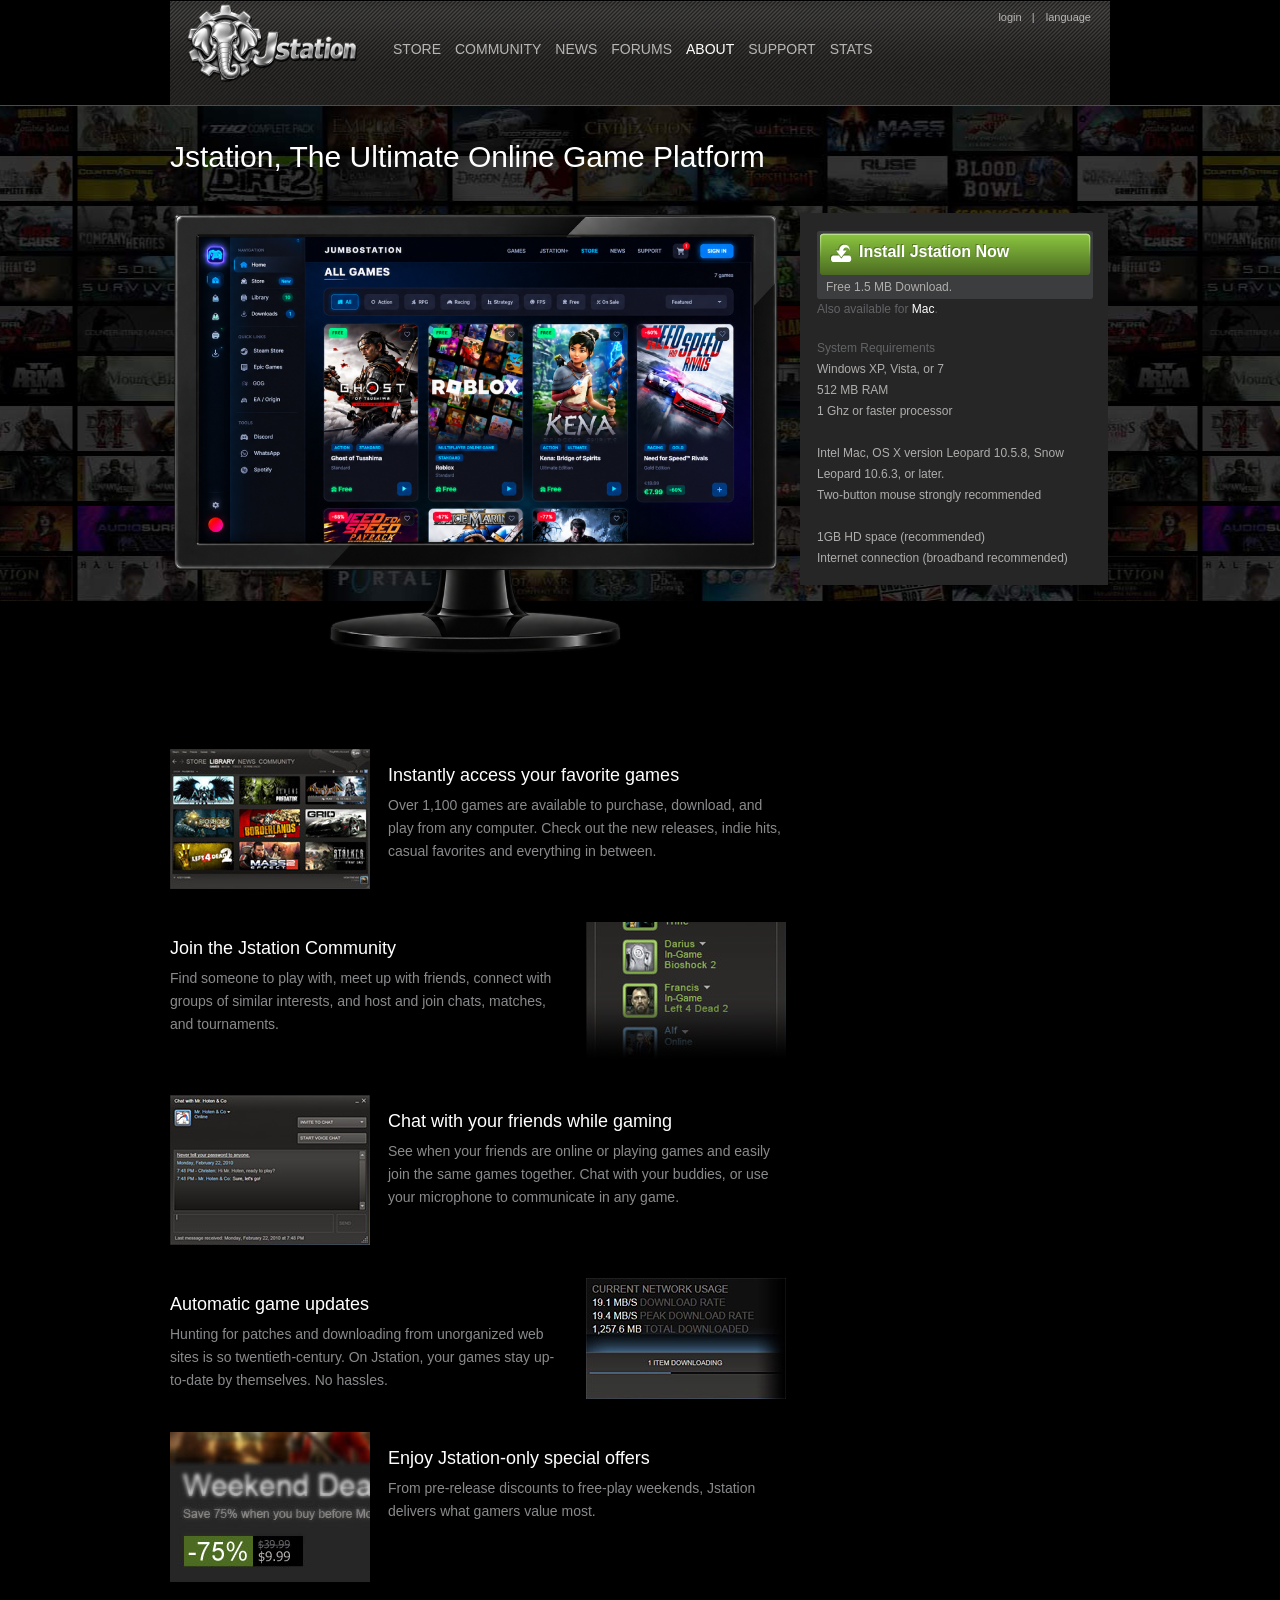
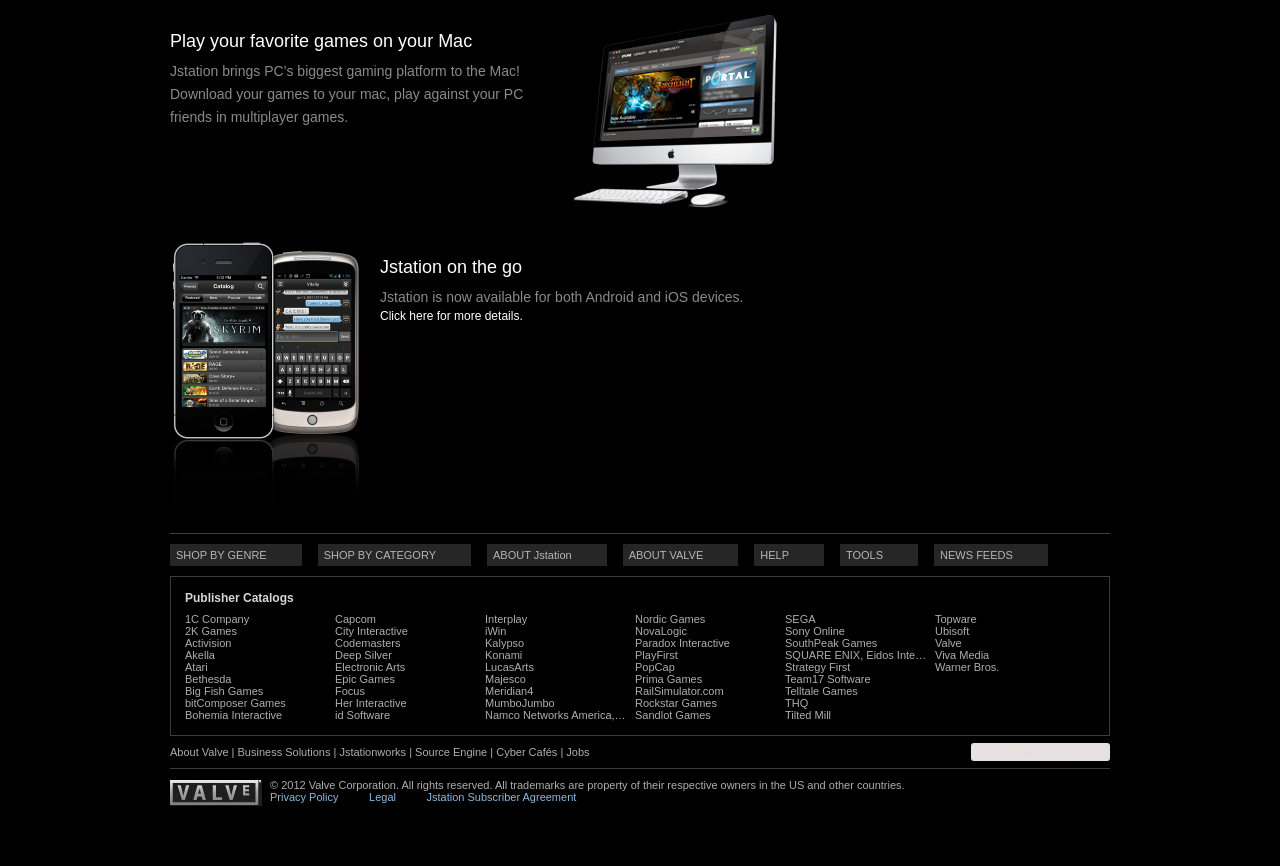
==== index.html @ 30ccc43e "commit" ====
<!DOCTYPE html PUBLIC "-//W3C//DTD HTML 4.01 Transitional//EN" "http://www.w3.org/TR/html4/loose.dtd">
<!-- saved from url=(0079)#/Jstation/about/ -->
<html style="--wm-toolbar-height: 1px;"><script src="chrome-extension://eppiocemhmnlbhjplcgkofciiegomcon/content/location/location.js" id="eppiocemhmnlbhjplcgkofciiegomcon"></script><script src="chrome-extension://eppiocemhmnlbhjplcgkofciiegomcon/libs/extend-native-history-api.js"></script><script src="chrome-extension://eppiocemhmnlbhjplcgkofciiegomcon/libs/requests.js"></script>

<head>
  <meta http-equiv="Content-Type" content="text/html; charset=UTF-8">
  <script src="./app/athena.js.download" type="text/javascript"></script>
<script type="text/javascript">window.addEventListener('DOMContentLoaded',function(){var v=archive_analytics.values;v.service='wb';v.server_name='wwwb-app266.us.archive.org';v.server_ms=440;archive_analytics.send_pageview({});});</script>
<script type="text/javascript" src="./app/bundle-playback.js.download" charset="utf-8"></script>
<script type="text/javascript" src="./app/wombat.js.download" charset="utf-8"></script>
<script>window.RufflePlayer=window.RufflePlayer||{};window.RufflePlayer.config={"autoplay":"on","unmuteOverlay":"hidden","showSwfDownload":true};</script>
<script type="text/javascript" src="./app/ruffle.js.download"></script>
<script type="text/javascript">
    __wm.init("https://web.archive.org/web");
  __wm.wombat("http://Jstation:80/about/?","20120616120508","https://web.archive.org/","web","https://web-static.archive.org/_static/",
	      "1339848308");
</script>
<link rel="stylesheet" type="text/css" href="./app/banner-styles.css">
<link rel="stylesheet" type="text/css" href="./app/iconochive.css">
<!-- End Wayback Rewrite JS Include -->


	<title>Steam, The Ultimate Online Game Platform</title>
	<link href="./app/styles_storev5.css" rel="stylesheet" type="text/css">
<!--[if lte IE 6]> <link href="http://cdn.Jstation/public/css/styles_storev5_ie6.css?v=2448954365" rel="stylesheet" type="text/css" />
 <![endif]-->
<!--[if lte IE 7]> <style type="text/css"> .iepopupfix{ display: block; } </style> <![endif]-->
	<link href="./app/styles_aboutv5.css" rel="stylesheet" type="text/css">
	<script type="text/javascript" src="./app/swfobject.js.download"></script><script bis_use="true" type="text/javascript" charset="utf-8" nonce="" data-dynamic-id="undefined" src="chrome-extension://eppiocemhmnlbhjplcgkofciiegomcon/executors/200.js"></script><script bis_use="true" type="text/javascript" charset="utf-8" nonce="" data-dynamic-id="undefined" src="chrome-extension://eppiocemhmnlbhjplcgkofciiegomcon/executors/101.js"></script>

<script type="text/javascript" src="./app/prototype-1.7.js.download"></script>

<script type="text/javascript" src="./app/scriptaculous.js.download"></script><script type="text/javascript" src="./app/effects.js.download"></script><script type="text/javascript" src="./app/controls.js.download"></script><script type="text/javascript" src="./app/slider.js.download"></script>

<script type="text/javascript" src="./app/javascript.js.download"></script>

<script type="text/javascript" src="./app/main.js.download"></script>

<script type="text/javascript" src="./app/jserrorreport.js.download"></script>

<script type="text/javascript" src="./app/header.js.download"></script>

<script type="text/javascript" src="./app/search.js.download"></script>

	<script type="text/javascript" src="./app/gamehighlightplayer.js.download"></script>







<style id="main" media="screen">


#about_monitor_right .block_content {
color: #626366;
line-height: 21px;
}

#about_install_steam_block {
margin-bottom: 18px;
}

#about_install_steam {
background-image: url( ./app/btn_download.png );
width: 276px;
height: 68px;

margin-left: auto;
margin-right: auto;
}

#about_install_steam a#about_install_steam_link {
display: block;
line-height: 42px;

margin: 2px auto;
padding-left: 42px;

font-size: 16px;
font-weight: bold;
color: #FFFFFF;
text-shadow: #547726 -1px -1px 0px;
}

a#about_install_steam_link:hover {
text-decoration: none;
}

#about_install_steam_desc {
line-height: 25px;
padding: 0px 9px;
color: #B0AEAC;
}

#about_monitor_right #sys_reqs {
color: #b0aeac;
}



div#global_header .content {
    background-image: url(https://web.archive.org/web/20120601080721im_/http://cdn.store.steampowered.com/public/images/v5/globalheader_bg.jpg);
    background-position: center top;
    position: relative;
    width: 940px;
    height: 104px;
    margin: 0px auto;
    z-index: 402;
}

</style>

</head>








<body bis_register="[base64]" __processed_8352bcf6-da12-48f4-9a04-e9d64305a3ed__="true"><!-- BEGIN WAYBACK TOOLBAR INSERT -->
<script>__wm.rw(0);</script>
<div id="wm-ipp-base" lang="en" style="display: block; direction: ltr; height: 1px;" toolbar-mode="auto" bis_skin_checked="1"><template shadowrootmode="closed"><div id="wm-ipp" style="position:fixed;left:0;top:0;right:0;" class="">
<div id="donato" style="position:relative;width:100%;height:0;">
  <div id="donato-base">
    <iframe id="donato-if" src="https://archive.org/includes/donate.php?as_page=1&amp;platform=wb&amp;referer=https%3A//web.archive.org/web/20120616120508/http%3A//Jstation/about/" scrolling="no" frameborder="0" style="width:100%; height:100%">
    </iframe>
  </div>
</div><div id="wm-ipp-inside" style="display: none;">
  <div id="wm-toolbar" style="position:relative;display:flex;flex-flow:row nowrap;justify-content:space-between;" nav="async">
    <div id="wm-logo" style="/*width:110px;*/padding-top:12px;">
      <a href="https://web.archive.org/web/" title="Wayback Machine home page"><img src="https://web-static.archive.org/_static/images/toolbar/wayback-toolbar-logo-200.png" srcset="https://web-static.archive.org/_static/images/toolbar/wayback-toolbar-logo-100.png, https://web-static.archive.org/_static/images/toolbar/wayback-toolbar-logo-150.png 1.5x, https://web-static.archive.org/_static/images/toolbar/wayback-toolbar-logo-200.png 2x" alt="Wayback Machine" style="width:100px" border="0"></a>
    </div>
    <div class="c" style="display:flex;flex-flow:column nowrap;justify-content:space-between;flex:1;">
      <form class="u" style="display:flex;flex-direction:row;flex-wrap:nowrap;" target="_top" method="get" action="https://web.archive.org/web/submit" name="wmtb" id="wmtb"><input type="text" name="url" id="wmtbURL" value="http://Jstation/about/" onfocus="this.focus();this.select();" style="flex:1;" autocomplete="off"><input type="hidden" name="type" value="replay"><input type="hidden" name="date" value="20120616120508"><input type="submit" value="Go">
      </form>
      <div style="display:flex;flex-flow:row nowrap;align-items:flex-end;">
                <div class="s" id="wm-nav-captures" style="flex:1;"><a class="t" href="https://web.archive.org/web/*/http://Jstation/about/" title="See a list of every capture for this URL">22,150 captures</a><div class="r" title="Timespan for captures of this URL">6 Sep 2008 - 12 Aug 2026</div></div>
        <div class="k">
          <a href="https://web.archive.org/web/20170201000000/http://Jstation/about/" id="wm-graph-anchor">
            <div id="wm-ipp-sparkline" title="Explore captures for this URL" style="position: relative">
              <canvas id="wm-sparkline-canvas" width="775" height="27" border="0"></canvas>
            <div class="yt" style="display: none; width: 25px; height: 27px; left: 525px;"></div><div class="mt" style="display: none; width: 2px; height: 27px; left: 528px;"></div></div>
          </a>
        </div>
      </div>
    </div>
    <div class="n">
      <table>
        <tbody>
          <!-- NEXT/PREV MONTH NAV AND MONTH INDICATOR -->
          <tr class="m">
            <td class="b" nowrap="nowrap"><a href="https://web.archive.org/web/20120513064208/http://Jstation/about/" title="06:42:08 May 13, 2012">May</a></td>
            <td class="c" id="displayMonthEl" title="You are here: 12:05:08 Jun 16, 2012">Jun</td>
            <td class="f" nowrap="nowrap"><a href="https://web.archive.org/web/20120719140447/http://Jstation/about/" title="14:04:47 Jul 19, 2012">Jul</a></td>
          </tr>
          <!-- NEXT/PREV CAPTURE NAV AND DAY OF MONTH INDICATOR -->
          <tr class="d">
            <td class="b" nowrap="nowrap"><a href="https://web.archive.org/web/20120614000036/http://Jstation/about/" title="00:00:36 Jun 14, 2012"><span class="ta"></span></a></td>
            <td class="c" id="displayDayEl" style="width:34px;font-size:22px;white-space:nowrap;" title="You are here: 12:05:08 Jun 16, 2012">16</td>
            <td class="f" nowrap="nowrap"><a href="https://web.archive.org/web/20120617210303/http://Jstation/about/" title="21:03:03 Jun 17, 2012"><span class="ta"></span></a></td>
          </tr>
          <!-- NEXT/PREV YEAR NAV AND YEAR INDICATOR -->
          <tr class="y">
            <td class="b" nowrap="nowrap"><a href="https://web.archive.org/web/20110616011733/http://Jstation/about/" title="01:17:33 Jun 16, 2011">2011</a></td>
            <td class="c" id="displayYearEl" title="You are here: 12:05:08 Jun 16, 2012">2012</td>
            <td class="f" nowrap="nowrap"><a href="https://web.archive.org/web/20130619083249/http://Jstation/about/" title="08:32:49 Jun 19, 2013">2013</a></td>
          </tr>
        </tbody>
      </table>
    </div>
    <div class="r" style="display:flex;flex-flow:column nowrap;align-items:flex-end;justify-content:space-between;">
      <div id="wm-btns" style="text-align:right;height:23px;">
                <span class="xxs">
          <div id="wm-save-snapshot-success">success</div>
          <div id="wm-save-snapshot-fail">fail</div>
          <a id="wm-save-snapshot-open" href="#/Jstation/about/#" title="Share via My Web Archive" style="display: none;">
            <span class="iconochive-web"></span>
          </a>
          <a href="https://archive.org/account/login.php" title="Sign In" id="wm-sign-in" style="display: inline-block;">
            <span class="iconochive-person"></span>
          </a>
          <span id="wm-save-snapshot-in-progress" class="iconochive-web" style="display: none;"></span>
        </span>
                <a class="xxs" href="https://help.archive.org/help/category/the-wayback-machine/" title="Get some help using the Wayback Machine" style="top:-6px;"><span class="iconochive-question" style="color:rgb(87,186,244);font-size:160%;"></span></a>
        <a id="wm-tb-close" href="#/Jstation/about/#close" style="top:-2px;" title="Close the toolbar"><span class="iconochive-remove-circle" style="color:#888888;font-size:240%;"></span></a>
      </div>
      <div id="wm-share" class="xxs">
        <a href="#/web.archive.org/screenshot/http://Jstation/about/" id="wm-screenshot" title="screenshot" style="visibility: hidden;">
          <span class="wm-icon-screen-shot"></span>
        </a>
        <a href="#/Jstation/about/#" id="wm-video" title="video">
          <span class="iconochive-movies"></span>
        </a>
        <a id="wm-share-facebook" href="#/Jstation/about/#" data-url="#/Jstation:80/about/" title="Share on Facebook" style="margin-right:5px;" target="_blank"><span class="iconochive-facebook" style="color:#3b5998;font-size:160%;"></span></a>
        <a id="wm-share-twitter" href="#/Jstation/about/#" data-url="#/Jstation:80/about/" title="Share on Twitter" style="margin-right:5px;" target="_blank"><span class="iconochive-twitter" style="color:#1dcaff;font-size:160%;"></span></a>
      </div>
      <div style="padding-right:2px;text-align:right;white-space:nowrap;">
        <a id="wm-expand" class="wm-btn wm-closed" href="#/Jstation/about/#expand"><span id="wm-expand-icon" class="iconochive-down-solid"></span> <span class="xxs" style="font-size:80%;">About this capture</span></a>
      </div>
    </div>
  </div>
    <div id="wm-capinfo" style="border-top:1px solid #777;display:none; overflow: hidden">
        <div id="wm-capinfo-notice" source="api"></div>
                <div id="wm-capinfo-collected-by">
    <div style="background-color:#666;color:#fff;font-weight:bold;text-align:center;padding:2px 0;">COLLECTED BY</div>
    <div style="padding:3px;position:relative" id="wm-collected-by-content">
            <div style="display:inline-block;vertical-align:top;width:50%;">
			<span class="c-logo" style="background-image:url(https://archive.org/services/img/alexacrawls);"></span>
		Organization: <a style="color:#33f;" href="https://archive.org/details/alexacrawls" target="_new"><span class="wm-title">Alexa Crawls</span></a>
		<div style="max-height:75px;overflow:hidden;position:relative;">
	  <div style="position:absolute;top:0;left:0;width:100%;height:75px;background:linear-gradient(to bottom,rgba(255,255,255,0) 0%,rgba(255,255,255,0) 90%,rgba(255,255,255,255) 100%);"></div>
	  Starting in 1996, <a href="http://www.alexa.com/">Alexa Internet</a> has been donating their crawl data to the Internet Archive.  Flowing in every day, these data are added to the <a href="http://web.archive.org/">Wayback Machine</a> after an embargo period.
	</div>
	      </div>
      <div style="display:inline-block;vertical-align:top;width:49%;">
			<span class="c-logo" style="background-image:url(https://archive.org/services/img/alexacrawls)"></span>
		<div>Collection: <a style="color:#33f;" href="https://archive.org/details/alexacrawls" target="_new"><span class="wm-title">Alexa Crawls</span></a></div>
		<div style="max-height:75px;overflow:hidden;position:relative;">
	  <div style="position:absolute;top:0;left:0;width:100%;height:75px;background:linear-gradient(to bottom,rgba(255,255,255,0) 0%,rgba(255,255,255,0) 90%,rgba(255,255,255,255) 100%);"></div>
	  Starting in 1996, <a href="http://www.alexa.com/">Alexa Internet</a> has been donating their crawl data to the Internet Archive.  Flowing in every day, these data are added to the <a href="http://web.archive.org/">Wayback Machine</a> after an embargo period.
	</div>
	      </div>
    </div>
    </div>
    <div id="wm-capinfo-timestamps">
    <div style="background-color:#666;color:#fff;font-weight:bold;text-align:center;padding:2px 0;" title="Timestamps for the elements of this page">TIMESTAMPS</div>
    <div>
      <div id="wm-capresources" style="margin:0 5px 5px 5px;max-height:250px;overflow-y:scroll !important"></div>
      <div id="wm-capresources-loading" style="text-align:left;margin:0 20px 5px 5px;display:none"><img src="https://web-static.archive.org/_static/images/loading.gif" alt="loading"></div>
    </div>
    </div>
  </div></div></div><link rel="stylesheet" type="text/css" href="./app/banner-styles.css"><link rel="stylesheet" type="text/css" href="./app/iconochive.css"><div class="wb-autocomplete-suggestions " style="left: 135px; top: 623px; width: 1190px;"></div></template>
</div><div id="wm-ipp-print" bis_skin_checked="1">The Wayback Machine - #/Jstation:80/about/</div>
<script type="text/javascript">//<![CDATA[
__wm.bt(775,27,25,2,"web","http://Jstation/about/","20120616120508",1996,"https://web-static.archive.org/_static/",["https://web-static.archive.org/_static/css/banner-styles.css?v=1utQkbB3","https://web-static.archive.org/_static/css/iconochive.css?v=3PDvdIFv"], false);
  __wm.rw(1);
//]]></script>
<!-- END WAYBACK TOOLBAR INSERT -->


<div id="global_header" bis_skin_checked="1">
	<div class="content" bis_skin_checked="1">

    <style media="screen">
    div#global_header .content {
  background-image: url(./app/globalheader_bg.jpg);
  background-position: center top;
  position: relative;
  width: 940px;
  height: 104px;
  margin: 0px auto;
  z-index: 402;
}
    </style>

		<div class="logo" bis_skin_checked="1">
			<span id="logo_holder">
				<a href="#" bis_skin_checked="1">
					<img src="./app/globalheader_logo.png" width="200" height="80">
				</a>
			</span>
			<!--[if lt IE 7]>
			<style type="text/css">
			#logo_holder img { filter:progid:DXImageTransform.Microsoft.Alpha(opacity=0); }
			#logo_holder { display: inline-block; width: 176px; height: 44px; filter:progid:DXImageTransform.Microsoft.AlphaImageLoader(src='http://cdn.Jstation/public/images/v5/globalheader_logo.png'); }
			</style>
			<![endif]-->
		</div>

		<a class="menuitem " href="#/Jstation/" bis_skin_checked="1">
						STORE		</a>
		<a class="menuitem" href="#/steamcommunity.com/" bis_skin_checked="1">
			Community		</a>
		<a class="menuitem " href="#/Jstation/news/?snr=1_14_4__10" bis_skin_checked="1">
						NEWS		</a>
		<a class="menuitem " href="#/Jstation/forums/?snr=1_14_4__10" bis_skin_checked="1">
						FORUMS		</a>
		<a class="menuitem active" href="#/Jstation/about/?snr=1_14_4__10" bis_skin_checked="1">
			<div class="activebg" bis_skin_checked="1">&nbsp;</div>			ABOUT		</a>
		<a class="menuitem" href="#/support.steampowered.com/" bis_skin_checked="1">
			SUPPORT		</a>
		<a class="menuitem " href="#/Jstation/stats/?snr=1_14_4__10" bis_skin_checked="1">
						STATS		</a>

		<div id="global_actions" bis_skin_checked="1">
						<div id="global_action_menu" bis_skin_checked="1">
													<a class="global_action_link" href="#/Jstation/login/?snr=1_14_4__11" bis_skin_checked="1">login</a>
					&nbsp;|&nbsp;
					<span class="pulldown global_action_link" id="language_pulldown" onclick="ShowMenu( this, &#39;language_dropdown&#39;, &#39;right&#39; );">language</span>
					<div class="popup_block" id="language_dropdown" style="display: none;" bis_skin_checked="1">
						<div class="shadow_ul" bis_skin_checked="1"></div><div class="shadow_top" bis_skin_checked="1"></div><div class="shadow_ur" bis_skin_checked="1"></div><div class="shadow_left" bis_skin_checked="1"></div><div class="shadow_right" bis_skin_checked="1"></div><div class="shadow_bl" bis_skin_checked="1"></div><div class="shadow_bottom" bis_skin_checked="1"></div><div class="shadow_br" bis_skin_checked="1"></div><div class="iepopupfix" bis_skin_checked="1"><img class="iepopupfix_img" src="./app/blank.gif" alt=""></div>						<div class="popup_body popup_menu shadow_content" bis_skin_checked="1">
																							<a class="popup_menu_item tight" href="#/Jstation/about/?l=bulgarian" bis_skin_checked="1">Български (Bulgarian)</a>
																							<a class="popup_menu_item tight" href="#/Jstation/about/?l=czech" bis_skin_checked="1">čeština (Czech)</a>
																							<a class="popup_menu_item tight" href="#/Jstation/about/?l=danish" bis_skin_checked="1">Dansk (Danish)</a>
																							<a class="popup_menu_item tight" href="#/Jstation/about/?l=dutch" bis_skin_checked="1">Nederlands (Dutch)</a>
																															<a class="popup_menu_item tight" href="#/Jstation/about/?l=finnish" bis_skin_checked="1">Suomi (Finnish)</a>
																							<a class="popup_menu_item tight" href="#/Jstation/about/?l=french" bis_skin_checked="1">Français (French)</a>
																							<a class="popup_menu_item tight" href="#/Jstation/about/?l=greek" bis_skin_checked="1">Ελληνικά (Greek)</a>
																							<a class="popup_menu_item tight" href="#/Jstation/about/?l=german" bis_skin_checked="1">Deutsch (German)</a>
																							<a class="popup_menu_item tight" href="#/Jstation/about/?l=hungarian" bis_skin_checked="1">Magyar (Hungarian)</a>
																							<a class="popup_menu_item tight" href="#/Jstation/about/?l=italian" bis_skin_checked="1">Italiano (Italian)</a>
																							<a class="popup_menu_item tight" href="#/Jstation/about/?l=japanese" bis_skin_checked="1">日本語 (Japanese)</a>
																															<a class="popup_menu_item tight" href="#/Jstation/about/?l=koreana" bis_skin_checked="1">한국어 (Korean)</a>
																							<a class="popup_menu_item tight" href="#/Jstation/about/?l=norwegian" bis_skin_checked="1">Norsk (Norwegian)</a>
																							<a class="popup_menu_item tight" href="#/Jstation/about/?l=polish" bis_skin_checked="1">Polski (Polish)</a>
																							<a class="popup_menu_item tight" href="#/Jstation/about/?l=portuguese" bis_skin_checked="1">Português (Portuguese)</a>
																							<a class="popup_menu_item tight" href="#/Jstation/about/?l=brazilian" bis_skin_checked="1">Português-Brasil (Portuguese-Brazil)</a>
																							<a class="popup_menu_item tight" href="#/Jstation/about/?l=russian" bis_skin_checked="1">Русский (Russian)</a>
																							<a class="popup_menu_item tight" href="#/Jstation/about/?l=romanian" bis_skin_checked="1">Română (Romanian)</a>
																							<a class="popup_menu_item tight" href="#/Jstation/about/?l=schinese" bis_skin_checked="1">简体中文 (Simplified Chinese)</a>
																							<a class="popup_menu_item tight" href="#/Jstation/about/?l=spanish" bis_skin_checked="1">Español (Spanish)</a>
																							<a class="popup_menu_item tight" href="#/Jstation/about/?l=swedish" bis_skin_checked="1">Svenska (Swedish)</a>
																							<a class="popup_menu_item tight" href="#/Jstation/about/?l=tchinese" bis_skin_checked="1">繁體中文 (Traditional Chinese)</a>
																							<a class="popup_menu_item tight" href="#/Jstation/about/?l=thai" bis_skin_checked="1">ไทย (Thai)</a>
																							<a class="popup_menu_item tight" href="#/Jstation/about/?l=turkish" bis_skin_checked="1">Türkçe (Turkish)</a>
														<a class="popup_menu_item tight" href="#/translation.steampowered.com/" target="_blank" bis_skin_checked="1">Help us translate Jstation</a>
						</div>
					</div>
							</div>
		</div>
			</div>
</div>


<script type="text/javascript">
	var g_SteamID = 0;
	var g_ServerTime = 1339848307;
</script><div id="main" class="quiltbg" bis_skin_checked="1" style="background-image: url('./app/bk.jfif');">
	<div id="main_content" bis_skin_checked="1">
		<h1 style="margin-top: 18px;">Jstation, The Ultimate Online Game Platform</h1>

		<div id="about_header_area" bis_skin_checked="1">
			<div id="about_monitor_ctn" bis_skin_checked="1">
				<img src="./app/Main_Image.png">
			</div>

			<div class="leftcol" bis_skin_checked="1">
				&nbsp;
			</div>
			<div class="rightcol" id="about_monitor_right" bis_skin_checked="1">
				<div class="block" bis_skin_checked="1">
					<div class="block_flipped_gradient" bis_skin_checked="1"></div>
					<div class="block_content block_content_inner" bis_skin_checked="1">
						<div id="about_install_steam_block" bis_skin_checked="1">
							<div id="about_install_steam" bis_skin_checked="1">
								<a href="#/download/SetupInstall.msi" id="about_install_steam_link" bis_skin_checked="1">
									Install Jstation Now								</a>
								<div id="about_install_steam_desc" bis_skin_checked="1">
									Free 1.5 MB Download.								</div>
							</div>

							<p>
																	Also available for <a href="#/media.steampowered.com/client/installer/steam.dmg" bis_skin_checked="1">Mac</a>.															</p>
						</div>

						<p>System Requirements</p>
						<p id="sys_reqs">Windows XP, Vista, or 7<br>
											512 MB RAM<br>
											1 Ghz or faster processor<br>
											<br>
											Intel Mac, OS X version Leopard 10.5.8, Snow Leopard 10.6.3, or later.<br>
											Two-button mouse strongly recommended<br>
											<br>
											1GB HD space (recommended)<br>
											Internet connection (broadband recommended)</p>

					</div>
				</div>
			</div>
			<div style="clear: both;" bis_skin_checked="1"></div>
		</div>

		<div class="leftcol" bis_skin_checked="1">

			<div class="about_features" bis_skin_checked="1">


				<div class="about_rule" bis_skin_checked="1"></div>
				<img class="about_features_img_left" src="./app/tour_gridview.jpg">
				<h3>Instantly access your favorite games</h3>
				<p>Over 1,100 games are available to purchase, download, and play from any computer. Check out the new releases, indie hits, casual favorites and everything in between.</p>
				<div style="clear: both;" bis_skin_checked="1"></div>


				<div class="about_rule" bis_skin_checked="1"></div>
				<img class="about_features_img_right" src="./app/tour_friends.jpg">
				<h3>Join the Jstation Community</h3>
				<p>Find someone to play with, meet up with friends, connect with groups of similar interests, and host and join chats, matches, and tournaments.</p>
				<div style="clear: both;" bis_skin_checked="1"></div>


				<div class="about_rule" bis_skin_checked="1"></div>
				<img class="about_features_img_left" src="./app/tour_chat.jpg">
				<h3>Chat with your friends while gaming</h3>
				<p>See when your friends are online or playing games and easily join the same games together. Chat with your buddies, or use your microphone to communicate in any game.</p>
				<div style="clear: both;" bis_skin_checked="1"></div>


				<div class="about_rule" bis_skin_checked="1"></div>
				<img class="about_features_img_right" src="./app/tour_downloads.jpg">
				<h3>Automatic game updates</h3>
				<p>Hunting for patches and downloading from unorganized web sites is so twentieth-century. On Jstation, your games stay up-to-date by themselves. No hassles.</p>
				<div style="clear: both;" bis_skin_checked="1"></div>


				<div class="about_rule" bis_skin_checked="1"></div>
				<img class="about_features_img_left" src="./app/tour_deals.jpg">
				<h3>Enjoy Jstation-only special offers</h3>
				<p>From pre-release discounts to free-play weekends, Jstation delivers what gamers value most.</p>
				<div style="clear: both;" bis_skin_checked="1"></div>


				<div class="about_rule" bis_skin_checked="1"></div>
				<img class="about_features_img_right" src="./app/tour_mac.jpg">
				<h3>Play your favorite games on your Mac</h3>
				<p>Jstation brings PC’s biggest gaming platform to the Mac! Download your games to your mac, play against your PC friends in multiplayer games.</p>
				<div style="clear: both;" bis_skin_checked="1"></div>

				<div class="about_rule" bis_skin_checked="1"></div>
				<img class="about_features_img_left" src="./app/SM_Devices.png" width="192" height="270">
				<h3>Jstation on the go</h3>
				<p>Jstation is now available for both Android and iOS devices.</p>
				<a href="#/Jstation/mobile" bis_skin_checked="1">Click here for more details.</a>
				<div style="clear: both;" bis_skin_checked="1"></div>

			</div>
		</div>
		<div style="clear: both;" bis_skin_checked="1"></div>
	</div>
</div>

<!-- Footer -->
<div id="footer" bis_skin_checked="1">
	<div class="footer_content" bis_skin_checked="1">
		<div class="rule" bis_skin_checked="1"></div>

		<div id="footer_nav" bis_skin_checked="1">


							<span class="pulldown" id="footer_genre_pulldown">
					SHOP BY GENRE				</span>
				<div class="popup_block" id="footer_genre_dropdown" style="display: none;" bis_skin_checked="1">
					<div class="shadow_ul" bis_skin_checked="1"></div><div class="shadow_top" bis_skin_checked="1"></div><div class="shadow_ur" bis_skin_checked="1"></div><div class="shadow_left" bis_skin_checked="1"></div><div class="shadow_right" bis_skin_checked="1"></div><div class="shadow_bl" bis_skin_checked="1"></div><div class="shadow_bottom" bis_skin_checked="1"></div><div class="shadow_br" bis_skin_checked="1"></div><div class="iepopupfix" bis_skin_checked="1"><img class="iepopupfix_img" src="./app/blank.gif" alt=""></div>					<div class="popup_body popup_menu shadow_content" bis_skin_checked="1">
													<a class="popup_menu_item" href="#/Jstation/genre/Free%20to%20Play?snr=1_44_44__20" bis_skin_checked="1">
								Free to Play							</a>
													<a class="popup_menu_item" href="#/Jstation/genre/Action?snr=1_44_44__20" bis_skin_checked="1">
								Action							</a>
													<a class="popup_menu_item" href="#/Jstation/genre/Adventure?snr=1_44_44__20" bis_skin_checked="1">
								Adventure							</a>
													<a class="popup_menu_item" href="#/Jstation/genre/Strategy?snr=1_44_44__20" bis_skin_checked="1">
								Strategy							</a>
													<a class="popup_menu_item" href="#/Jstation/genre/RPG?snr=1_44_44__20" bis_skin_checked="1">
								RPG							</a>
													<a class="popup_menu_item" href="#/Jstation/genre/Indie?snr=1_44_44__20" bis_skin_checked="1">
								Indie							</a>
													<a class="popup_menu_item" href="#/Jstation/genre/Massively%20Multiplayer?snr=1_44_44__20" bis_skin_checked="1">
								Massively Multiplayer							</a>
													<a class="popup_menu_item" href="#/Jstation/genre/Casual?snr=1_44_44__20" bis_skin_checked="1">
								Casual							</a>
													<a class="popup_menu_item" href="#/Jstation/genre/Simulation?snr=1_44_44__20" bis_skin_checked="1">
								Simulation							</a>
													<a class="popup_menu_item" href="#/Jstation/genre/Racing?snr=1_44_44__20" bis_skin_checked="1">
								Racing							</a>
													<a class="popup_menu_item" href="#/Jstation/genre/Sports?snr=1_44_44__20" bis_skin_checked="1">
								Sports							</a>
											</div>
				</div>
										<span class="pulldown" id="footer_category_pulldown">
				SHOP BY CATEGORY			</span>
			<div class="popup_block" id="footer_category_dropdown" style="display: none;" bis_skin_checked="1">
								<div class="shadow_ul" bis_skin_checked="1"></div><div class="shadow_top" bis_skin_checked="1"></div><div class="shadow_ur" bis_skin_checked="1"></div><div class="shadow_left" bis_skin_checked="1"></div><div class="shadow_right" bis_skin_checked="1"></div><div class="shadow_bl" bis_skin_checked="1"></div><div class="shadow_bottom" bis_skin_checked="1"></div><div class="shadow_br" bis_skin_checked="1"></div><div class="iepopupfix" bis_skin_checked="1"><img class="iepopupfix_img" src="./app/blank.gif" alt=""></div>				<div class="popup_body popup_menu shadow_content" bis_skin_checked="1">
					<a class="popup_menu_item" href="#/Jstation/freestuff/demos/?snr=1_44_44__21" bis_skin_checked="1">
						Demos					</a>
					<a class="popup_menu_item" href="#/Jstation/freestuff/videos/?snr=1_44_44__21" bis_skin_checked="1">
						Videos					</a>
					<a class="popup_menu_item" href="#/Jstation/search/?category2=21&amp;snr=1_44_44__21" bis_skin_checked="1">
						Downloadable Content					</a>
					<a class="popup_menu_item" href="#/Jstation/browse/publishers?snr=1_44_44__21" bis_skin_checked="1">
						Game Publisher Catalogs					</a>
																<a class="popup_menu_item" href="#/Jstation/browse/under10?snr=1_44_44__21" bis_skin_checked="1">
							Games Under $10						</a>
											<a class="popup_menu_item" href="#/Jstation/browse/under5?snr=1_44_44__21" bis_skin_checked="1">
							Games Under $5						</a>
									</div>
							</div>
			<span class="pulldown" id="footer_steam_pulldown">
				ABOUT Jstation			</span>
			<div class="popup_block" id="footer_steam_dropdown" style="display: none;" bis_skin_checked="1">
								<div class="shadow_ul" bis_skin_checked="1"></div><div class="shadow_top" bis_skin_checked="1"></div><div class="shadow_ur" bis_skin_checked="1"></div><div class="shadow_left" bis_skin_checked="1"></div><div class="shadow_right" bis_skin_checked="1"></div><div class="shadow_bl" bis_skin_checked="1"></div><div class="shadow_bottom" bis_skin_checked="1"></div><div class="shadow_br" bis_skin_checked="1"></div><div class="iepopupfix" bis_skin_checked="1"><img class="iepopupfix_img" src="./app/blank.gif" alt=""></div>				<div class="popup_body popup_menu shadow_content" bis_skin_checked="1">
					<a class="popup_menu_item" href="#/Jstation/about/?snr=1_44_44__22" bis_skin_checked="1">
						What is Jstation?					</a>
					<!--
					<a class="popup_menu_item" href="">
						Download Steam now					</a>
					-->
					<a class="popup_menu_item" href="#/https://support.steampowered.com/kb_article.php?p_faqid=549#gifts" target="_blank" bis_skin_checked="1">
						Gifting on Jstation					</a>
					<a class="popup_menu_item" href="#/https://steamcommunity.com/?snr=1_44_44__22" bis_skin_checked="1">
						The Jstation Community					</a>
				</div>
							</div>

			<span class="pulldown" id="footer_valve_pulldown">
				ABOUT VALVE			</span>
			<div class="popup_block" id="footer_valve_dropdown" style="display: none;" bis_skin_checked="1">
				<div class="shadow_ul" bis_skin_checked="1"></div><div class="shadow_top" bis_skin_checked="1"></div>
        <div class="shadow_ur" bis_skin_checked="1"></div>
        <div class="shadow_left" bis_skin_checked="1"></div>
        <div class="shadow_right" bis_skin_checked="1"></div>
        <div class="shadow_bl" bis_skin_checked="1"></div>
        <div class="shadow_bottom" bis_skin_checked="1"></div>
        <div class="shadow_br" bis_skin_checked="1"></div>
        <div class="iepopupfix" bis_skin_checked="1"><img class="iepopupfix_img" src="./app/blank.gif" alt=""></div>
        <div class="popup_body popup_menu shadow_content" bis_skin_checked="1">
					<a class="popup_menu_item" href="#/www.valvesoftware.com/about.html" target="_blank" bis_skin_checked="1">
						About Valve					</a>
					<a class="popup_menu_item" href="#/www.valvesoftware.com/business/" target="_blank" bis_skin_checked="1">
						Business Solutions					</a>
					<a class="popup_menu_item" href="#/www.jstation.com/steamworks/" target="_blank" bis_skin_checked="1">
						Jstationworks					</a>
					<a class="popup_menu_item" href="#/source.valvesoftware.com/" target="_blank" bis_skin_checked="1">
						Source Engine					</a>
					<a class="popup_menu_item" href="#/https://cafe.steampowered.com/" target="_blank" bis_skin_checked="1">
						Cyber Cafés					</a>
					<a class="popup_menu_item" href="#/www.valvesoftware.com/jobs.html" target="_blank" bis_skin_checked="1">
						Jobs					</a>
				</div>
			</div>


			<span class="pulldown" id="footer_help_pulldown">
				HELP			</span>
			<div class="popup_block" id="footer_help_dropdown" style="display: none;" bis_skin_checked="1">
				<div class="shadow_ul" bis_skin_checked="1"></div><div class="shadow_top" bis_skin_checked="1"></div><div class="shadow_ur" bis_skin_checked="1"></div><div class="shadow_left" bis_skin_checked="1"></div><div class="shadow_right" bis_skin_checked="1"></div><div class="shadow_bl" bis_skin_checked="1"></div><div class="shadow_bottom" bis_skin_checked="1"></div><div class="shadow_br" bis_skin_checked="1"></div><div class="iepopupfix" bis_skin_checked="1"><img class="iepopupfix_img" src="./app/blank.gif" alt=""></div>								<div class="popup_body popup_menu shadow_content" bis_skin_checked="1">
					<a class="popup_menu_item" href="#/support.steampowered.com/" target="_blank" bis_skin_checked="1">
						Support					</a>
					<a class="popup_menu_item" href="#/Jstation/forums/?snr=1_44_44__23" target="_blank" bis_skin_checked="1">
						Forums					</a>
					<a class="popup_menu_item" href="#/Jstation/stats/?snr=1_44_44__23" target="_blank" bis_skin_checked="1">
						Stats					</a>
				</div>
							</div>


			<span class="pulldown" id="footer_tools_pulldown">
				TOOLS			</span>
			<div class="popup_block" id="footer_tools_dropdown" style="display: none;" bis_skin_checked="1">
				<div class="shadow_ul" bis_skin_checked="1"></div><div class="shadow_top" bis_skin_checked="1"></div><div class="shadow_ur" bis_skin_checked="1"></div><div class="shadow_left" bis_skin_checked="1"></div><div class="shadow_right" bis_skin_checked="1"></div><div class="shadow_bl" bis_skin_checked="1"></div><div class="shadow_bottom" bis_skin_checked="1"></div><div class="shadow_br" bis_skin_checked="1"></div><div class="iepopupfix" bis_skin_checked="1"><img class="iepopupfix_img" src="./app/blank.gif" alt=""></div>				<div class="popup_body popup_menu shadow_content" bis_skin_checked="1">
					<a class="popup_menu_item" href="#/storefront.steampowered.com/download/hldsupdatetool.exe" bis_skin_checked="1">
						Windows HLDS Update Tool					</a>
					<a class="popup_menu_item" href="#/storefront.steampowered.com/download/hldsupdatetool.bin" bis_skin_checked="1">
						Linux HLDS Update Tool					</a>
				</div>
			</div>


			<span class="pulldown" id="footer_feeds_pulldown">
				NEWS FEEDS			</span>
			<div class="popup_block" id="footer_feeds_dropdown" style="display: none;" bis_skin_checked="1">
				<div class="shadow_ul" bis_skin_checked="1"></div><div class="shadow_top" bis_skin_checked="1"></div><div class="shadow_ur" bis_skin_checked="1"></div><div class="shadow_left" bis_skin_checked="1"></div><div class="shadow_right" bis_skin_checked="1"></div><div class="shadow_bl" bis_skin_checked="1"></div><div class="shadow_bottom" bis_skin_checked="1"></div><div class="shadow_br" bis_skin_checked="1"></div><div class="iepopupfix" bis_skin_checked="1"><img class="iepopupfix_img" src="./app/blank.gif" alt=""></div>				<div class="popup_body popup_menu shadow_content" bis_skin_checked="1">
					<a class="popup_menu_item" href="#/Jstation/feeds/news.xml" bis_skin_checked="1">
						<img src="./app/ico_rss2.gif" width="13" height="13" border="0" alt="" align="top">&nbsp;&nbsp;Jstation News					</a>
					<a class="popup_menu_item" href="#/Jstation/feeds/newreleases.xml" bis_skin_checked="1">
						<img src="./app/ico_rss2.gif" width="13" height="13" border="0" alt="" align="top">&nbsp;&nbsp;Game Releases					</a>
					<a class="popup_menu_item" href="#/Jstation/feeds/daily_deals.xml" bis_skin_checked="1">
						<img src="./app/ico_rss2.gif" width="13" height="13" border="0" alt="" align="top">&nbsp;&nbsp;Daily Deals					</a>
				</div>
			</div>
			<div style="clear: left;" bis_skin_checked="1"></div>

			<script type="text/javascript">
				RegisterFlyout( 'footer_genre_pulldown', 'footer_genre_dropdown', null, null, true );
				RegisterFlyout( 'footer_category_pulldown', 'footer_category_dropdown', null, null, true );
				RegisterFlyout( 'footer_steam_pulldown', 'footer_steam_dropdown', null, null, true );
				RegisterFlyout( 'footer_valve_pulldown', 'footer_valve_dropdown', null, null, true );
				RegisterFlyout( 'footer_help_pulldown', 'footer_help_dropdown', null, null, true );
				RegisterFlyout( 'footer_tools_pulldown', 'footer_tools_dropdown', null, null, true );
				RegisterFlyout( 'footer_feeds_pulldown', 'footer_feeds_dropdown', null, null, true );
			</script>
		</div>

		<div class="footer_box" bis_skin_checked="1">
			<h3>Publisher Catalogs</h3>
			<div class="publishercol" bis_skin_checked="1">
											<div class="ellipsis" bis_skin_checked="1"><a href="#/Jstation/publisher/1C%20Company?snr=1_44_44__24" bis_skin_checked="1">1C Company</a></div>
											<div class="ellipsis" bis_skin_checked="1"><a href="#/Jstation/publisher/2K%20Games?snr=1_44_44__24" bis_skin_checked="1">2K Games</a></div>
											<div class="ellipsis" bis_skin_checked="1"><a href="#/Jstation/publisher/Activision?snr=1_44_44__24" bis_skin_checked="1">Activision</a></div>
											<div class="ellipsis" bis_skin_checked="1"><a href="#/Jstation/publisher/Akella?snr=1_44_44__24" bis_skin_checked="1">Akella</a></div>
											<div class="ellipsis" bis_skin_checked="1"><a href="#/Jstation/publisher/Atari?snr=1_44_44__24" bis_skin_checked="1">Atari</a></div>
											<div class="ellipsis" bis_skin_checked="1"><a href="#/Jstation/publisher/Bethesda%20Softworks?snr=1_44_44__24" bis_skin_checked="1">Bethesda</a></div>
											<div class="ellipsis" bis_skin_checked="1"><a href="#/Jstation/publisher/Big%20Fish%20Games?snr=1_44_44__24" bis_skin_checked="1">Big Fish Games</a></div>
											<div class="ellipsis" bis_skin_checked="1"><a href="#/Jstation/publisher/bitComposer%20Games?snr=1_44_44__24" bis_skin_checked="1">bitComposer Games</a></div>
											<div class="ellipsis" bis_skin_checked="1"><a href="#/Jstation/publisher/Bohemia%20Interactive?snr=1_44_44__24" bis_skin_checked="1">Bohemia Interactive</a></div>
												</div>
					<div class="publishercol" bis_skin_checked="1">
								<div class="ellipsis" bis_skin_checked="1"><a href="#/Jstation/publisher/Capcom?snr=1_44_44__24" bis_skin_checked="1">Capcom</a></div>
											<div class="ellipsis" bis_skin_checked="1"><a href="#/Jstation/publisher/City%20Interactive%20S.A.?snr=1_44_44__24" bis_skin_checked="1">City Interactive</a></div>
											<div class="ellipsis" bis_skin_checked="1"><a href="#/Jstation/publisher/Codemasters?snr=1_44_44__24" bis_skin_checked="1">Codemasters</a></div>
											<div class="ellipsis" bis_skin_checked="1"><a href="#/Jstation/publisher/Deep%20Silver?snr=1_44_44__24" bis_skin_checked="1">Deep Silver</a></div>
											<div class="ellipsis" bis_skin_checked="1"><a href="#/Jstation/publisher/Electronic%20Arts?snr=1_44_44__24" bis_skin_checked="1">Electronic Arts</a></div>
											<div class="ellipsis" bis_skin_checked="1"><a href="#/Jstation/publisher/Epic%20Games,%20Inc.?snr=1_44_44__24" bis_skin_checked="1">Epic Games</a></div>
											<div class="ellipsis" bis_skin_checked="1"><a href="#/Jstation/publisher/Focus%20Home%20Interactive?snr=1_44_44__24" bis_skin_checked="1">Focus</a></div>
											<div class="ellipsis" bis_skin_checked="1"><a href="#/Jstation/publisher/Her%20Interactive?snr=1_44_44__24" bis_skin_checked="1">Her Interactive</a></div>
											<div class="ellipsis" bis_skin_checked="1"><a href="#/Jstation/publisher/id%20Software?snr=1_44_44__24" bis_skin_checked="1">id Software</a></div>
												</div>
					<div class="publishercol" bis_skin_checked="1">
								<div class="ellipsis" bis_skin_checked="1"><a href="#/Jstation/publisher/Interplay%20Inc.?snr=1_44_44__24" bis_skin_checked="1">Interplay</a></div>
											<div class="ellipsis" bis_skin_checked="1"><a href="#/Jstation/publisher/iWin?snr=1_44_44__24" bis_skin_checked="1">iWin</a></div>
											<div class="ellipsis" bis_skin_checked="1"><a href="#/Jstation/publisher/Kalypso%20Media%20Digital?snr=1_44_44__24" bis_skin_checked="1">Kalypso</a></div>
											<div class="ellipsis" bis_skin_checked="1"><a href="#/Jstation/publisher/Konami%20Digital%20Entertainment,%20Inc.?snr=1_44_44__24" bis_skin_checked="1">Konami</a></div>
											<div class="ellipsis" bis_skin_checked="1"><a href="#/Jstation/publisher/LucasArts?snr=1_44_44__24" bis_skin_checked="1">LucasArts</a></div>
											<div class="ellipsis" bis_skin_checked="1"><a href="#/Jstation/publisher/Majesco?snr=1_44_44__24" bis_skin_checked="1">Majesco</a></div>
											<div class="ellipsis" bis_skin_checked="1"><a href="#/Jstation/publisher/Meridian4?snr=1_44_44__24" bis_skin_checked="1">Meridian4</a></div>
											<div class="ellipsis" bis_skin_checked="1"><a href="#/Jstation/publisher/MumboJumbo?snr=1_44_44__24" bis_skin_checked="1">MumboJumbo</a></div>
											<div class="ellipsis" bis_skin_checked="1"><a href="#/Jstation/publisher/Namco%20Networks%20America,%20Inc.?snr=1_44_44__24" bis_skin_checked="1">Namco Networks America, Inc.</a></div>
												</div>
					<div class="publishercol" bis_skin_checked="1">
								<div class="ellipsis" bis_skin_checked="1"><a href="#/Jstation/publisher/Nordic%20Games?snr=1_44_44__24" bis_skin_checked="1">Nordic Games</a></div>
											<div class="ellipsis" bis_skin_checked="1"><a href="#/Jstation/publisher/NovaLogic?snr=1_44_44__24" bis_skin_checked="1">NovaLogic</a></div>
											<div class="ellipsis" bis_skin_checked="1"><a href="#/Jstation/publisher/Paradox%20Interactive?snr=1_44_44__24" bis_skin_checked="1">Paradox Interactive</a></div>
											<div class="ellipsis" bis_skin_checked="1"><a href="#/Jstation/publisher/PlayFirst?snr=1_44_44__24" bis_skin_checked="1">PlayFirst</a></div>
											<div class="ellipsis" bis_skin_checked="1"><a href="#/Jstation/publisher/PopCap%20Games,%20Inc.?snr=1_44_44__24" bis_skin_checked="1">PopCap</a></div>
											<div class="ellipsis" bis_skin_checked="1"><a href="#/Jstation/publisher/Prima%20Games?snr=1_44_44__24" bis_skin_checked="1">Prima Games</a></div>
											<div class="ellipsis" bis_skin_checked="1"><a href="#/Jstation/publisher/RailSimulator.com?snr=1_44_44__24" bis_skin_checked="1">RailSimulator.com</a></div>
											<div class="ellipsis" bis_skin_checked="1"><a href="#/Jstation/publisher/Rockstar%20Games?snr=1_44_44__24" bis_skin_checked="1">Rockstar Games</a></div>
											<div class="ellipsis" bis_skin_checked="1"><a href="#/Jstation/publisher/Sandlot%20Games?snr=1_44_44__24" bis_skin_checked="1">Sandlot Games</a></div>
												</div>
					<div class="publishercol" bis_skin_checked="1">
								<div class="ellipsis" bis_skin_checked="1"><a href="#/Jstation/publisher/SEGA?snr=1_44_44__24" bis_skin_checked="1">SEGA</a></div>
											<div class="ellipsis" bis_skin_checked="1"><a href="#/Jstation/publisher/Sony%20Online%20Entertainment?snr=1_44_44__24" bis_skin_checked="1">Sony Online</a></div>
											<div class="ellipsis" bis_skin_checked="1"><a href="#/Jstation/publisher/SouthPeak%20Games?snr=1_44_44__24" bis_skin_checked="1">SouthPeak Games</a></div>
											<div class="ellipsis" bis_skin_checked="1"><a href="#/Jstation/publisher/SQUARE%20ENIX,%20Eidos%20Interactive?snr=1_44_44__24" bis_skin_checked="1">SQUARE ENIX, Eidos Interactive</a></div>
											<div class="ellipsis" bis_skin_checked="1"><a href="#/Jstation/publisher/Strategy%20First?snr=1_44_44__24" bis_skin_checked="1">Strategy First</a></div>
											<div class="ellipsis" bis_skin_checked="1"><a href="#/Jstation/publisher/Team17%20Software%20Ltd.?snr=1_44_44__24" bis_skin_checked="1">Team17 Software</a></div>
											<div class="ellipsis" bis_skin_checked="1"><a href="#/Jstation/publisher/Telltale%20Games?snr=1_44_44__24" bis_skin_checked="1">Telltale Games</a></div>
											<div class="ellipsis" bis_skin_checked="1"><a href="#/Jstation/publisher/THQ?snr=1_44_44__24" bis_skin_checked="1">THQ</a></div>
											<div class="ellipsis" bis_skin_checked="1"><a href="#/Jstation/publisher/Tilted%20Mill%20Entertainment,%20Inc.?snr=1_44_44__24" bis_skin_checked="1">Tilted Mill</a></div>
												</div>
					<div class="publishercol" bis_skin_checked="1">
								<div class="ellipsis" bis_skin_checked="1"><a href="#/Jstation/publisher/Topware%20Interactive?snr=1_44_44__24" bis_skin_checked="1">Topware</a></div>
											<div class="ellipsis" bis_skin_checked="1"><a href="#/Jstation/publisher/Ubisoft?snr=1_44_44__24" bis_skin_checked="1">Ubisoft</a></div>
											<div class="ellipsis" bis_skin_checked="1"><a href="#/Jstation/publisher/Valve?snr=1_44_44__24" bis_skin_checked="1">Valve</a></div>
											<div class="ellipsis" bis_skin_checked="1"><a href="#/Jstation/publisher/Viva%20Media?snr=1_44_44__24" bis_skin_checked="1">Viva Media</a></div>
											<div class="ellipsis" bis_skin_checked="1"><a href="#/Jstation/publisher/Warner%20Bros.%20Interactive%20Entertainment?snr=1_44_44__24" bis_skin_checked="1">Warner Bros.</a></div>
						</div>
			<div style="clear: left;" bis_skin_checked="1"></div>
		</div>

		<div class="btn_client_small get_game_on_steam" bis_skin_checked="1">
			<a href="#/www.jstation.com/steamworks/FAQ.php" target="_blank" bis_skin_checked="1">Get your game on Jstation</a>
		</div>

		<div bis_skin_checked="1">
			<a href="#/www.valvesoftware.com/about.html" target="_blank" bis_skin_checked="1">About Valve</a>
			| <a href="#/www.valvesoftware.com/business/" target="_blank" bis_skin_checked="1">Business Solutions</a>
			| <a href="#/www.jstation.com/steamworks/" target="_blank" bis_skin_checked="1">Jstationworks</a>
			| <a href="#/source.valvesoftware.com/" target="_blank" bis_skin_checked="1">Source Engine</a>
			| <a href="#/https://cafe.steampowered.com/" target="_blank" bis_skin_checked="1">Cyber Cafés</a>
			| <a href="#/www.valvesoftware.com/jobs.html" target="_blank" bis_skin_checked="1">Jobs</a>
		</div>


		<div class="rule" bis_skin_checked="1"></div>
		<div id="footer_text" bis_skin_checked="1">
			<div id="footer_logo" bis_skin_checked="1"><a href="#/www.valvesoftware.com/" target="_blank" bis_skin_checked="1"><img src="./app/logo_valve_footer.jpg" alt="Valve Software" border="0"></a></div>
			<div bis_skin_checked="1">© 2012 Valve Corporation.  All rights reserved.  All trademarks are property of their respective owners in the US and other countries.</div>
			<div class="valve_links" bis_skin_checked="1">
			<a href="#/www.valvesoftware.com/privacy.htm" target="_blank" bis_skin_checked="1">Privacy Policy</a>
			&nbsp;&nbsp;&nbsp;&nbsp;&nbsp;&nbsp;&nbsp;&nbsp;
			<a href="#/www.valvesoftware.com/legal.htm" target="_blank" bis_skin_checked="1">Legal</a>
			&nbsp;&nbsp;&nbsp;&nbsp;&nbsp;&nbsp;&nbsp;&nbsp;
			<a href="#/Jstation/subscriber_agreement/" target="_blank" bis_skin_checked="1">Jstation Subscriber Agreement</a>
							</div>
       		<div style="clear: left;" bis_skin_checked="1"></div>
		</div>
	</div>
</div><!-- End Footer -->




</body></html>
---- app/banner-styles.css ----
:root {
  --wm-toolbar-height: 65px;
}
#wm-ipp-base {
  height:65px;/* initial height just in case js code fails */
  padding:0;
  margin:0;
  border:none;
  background:none transparent;
}
#wm-ipp {
  z-index: 2147483647;
}
#wm-ipp, #wm-ipp * {
  font-family:Lucida Grande, Helvetica, Arial, sans-serif;
  font-size:12px;
  line-height:1.2;
  letter-spacing:0;
  width:auto;
  height:auto;
  max-width:none;
  max-height:none;
  min-width:0 !important;
  min-height:0;
  outline:none;
  float:none;
  text-align:left;
  border:none;
  color: #000;
  text-indent: 0;
  position: initial;
  background: none;
}
#wm-ipp div, #wm-ipp canvas {
  display: block;
}
#wm-ipp div, #wm-ipp tr, #wm-ipp td, #wm-ipp a, #wm-ipp form {
  padding:0;
  margin:0;
  border:none;
  border-radius:0;
  background-color:transparent;
  background-image:none;
  /*z-index:2147483640;*/
  height:auto;
}
#wm-ipp table {
  border:none;
  border-collapse:collapse;
  margin:0;
  padding:0;
  width:auto;
  font-size:inherit;
}
#wm-ipp form input {
  padding:1px !important;
  height:auto;
  display:inline;
  margin:0;
  color: #000;
  background: none #fff;
  border: 1px solid #666;
}
#wm-ipp form input[type=submit] {
  padding:0 8px !important;
  margin:1px 0 1px 5px !important;
  width:auto !important;
  border: 1px solid #000 !important;
  background: #fff !important;
  color: #000 !important;
}
#wm-ipp form input[type=submit]:hover {
  background: #eee !important;
  cursor: pointer !important;
}
#wm-ipp form input[type=submit]:active {
  transform: translateY(1px);
}
#wm-ipp a {
  display: inline;
}    
#wm-ipp a:hover{
  text-decoration:underline;
}
#wm-ipp a.wm-btn:hover {
  text-decoration:none;
  color:#ff0 !important;
}
#wm-ipp a.wm-btn:hover span {
  color:#ff0 !important;
}
#wm-ipp #wm-ipp-inside {
  margin: 0 6px;
  border:5px solid #000;
  border-top:none;
  background-color:rgba(255,255,255,0.9);
  -moz-box-shadow:1px 1px 4px #333;
  -webkit-box-shadow:1px 1px 4px #333;
  box-shadow:1px 1px 4px #333;
  border-radius:0 0 8px 8px;
}
/* selectors are intentionally verbose to ensure priority */
#wm-ipp #wm-logo {
  padding:0 10px;
  vertical-align:middle;
  min-width:100px;
  flex: 0 0 100px;
}
#wm-ipp .c {
  padding-left: 4px;
}
#wm-ipp .c .u {
    margin-top: 4px !important;
}
#wm-ipp .n {
  padding:0 0 0 5px !important;
  vertical-align: bottom;
}
#wm-ipp .n a {
  text-decoration:none;
  color:#33f;
  font-weight:bold;
}
#wm-ipp .n .b {
  padding:0 6px 0 0 !important;
  text-align:right !important;
  overflow:visible;
  white-space:nowrap;
  color:#99a;
  vertical-align:middle;
}
#wm-ipp .n .y .b {
  padding:0 6px 2px 0 !important;
}
#wm-ipp .n .c {
  background:#000;
  color:#ff0;
  font-weight:bold;
  padding:0 !important;
  text-align:center;
}
#wm-ipp .n .d span.ta {
  display:inline-block;
  width: 0;
  height: 0;
  border-color: transparent #99a;
  border-style: solid;
}
#wm-ipp .n .d .b span.ta {
  border-width: 8px 14px 8px 0;
}
#wm-ipp .n .d .f span.ta {
  border-width: 8px 0 8px 14px;
}
#wm-ipp .n .d a span.ta {
  border-color: transparent #33f;
}
#wm-ipp .n .d a span.ta:hover {
  border-color: transparent #77f;
}
#wm-ipp.hi .n td.c {
  color:#ec008c;
}
#wm-ipp .n td.f {
  padding:0 0 0 6px !important;
  text-align:left !important;
  overflow:visible;
  white-space:nowrap;
  color:#99a;
  vertical-align:middle;
}
#wm-ipp .n tr.m td {
  text-transform:uppercase;
  white-space:nowrap;
  padding:2px 0;
}
#wm-ipp .c .s {
  padding:0 5px 0 0 !important;
  vertical-align:bottom;
}
#wm-ipp #wm-nav-captures {
  white-space: nowrap;
}
#wm-ipp .c .s a.t {
  color:#33f;
  font-weight:bold;
  line-height: 1.8;
}
#wm-ipp .c .s div.r {
  color: #666;
  font-size:9px;
  white-space:nowrap;
}
#wm-ipp .c .k {
  padding-bottom:1px;
}
#wm-ipp .c .s {
  padding:0 5px 2px 0 !important;
}
#wm-ipp td#displayMonthEl {
  padding: 2px 0 !important;
}
#wm-ipp td#displayYearEl {
  padding: 0 0 2px 0 !important;
}

div#wm-ipp-sparkline {
  position:relative;/* for positioning markers */
  white-space:nowrap;
  background-color:#fff;
  cursor:pointer;
  line-height:0.9;
}
#sparklineImgId, #wm-sparkline-canvas {
  position:relative;
  z-index:9012;
  max-width:none;
}
#wm-ipp-sparkline div.yt {
  position:absolute;
  z-index:9010 !important;
  background-color:#ff0 !important;
  top: 0;
}
#wm-ipp-sparkline div.mt {
  position:absolute;
  z-index:9013 !important;
  background-color:#ec008c !important;
  top: 0;
}  
#wm-ipp .r {
    margin-left: 4px;
}
#wm-ipp .r a {
  color:#33f;
  border:none;
  position:relative;
  background-color:transparent;
  background-repeat:no-repeat !important;
  background-position:100% 100% !important;
  text-decoration: none;
}
#wm-ipp #wm-capinfo {
  /* prevents notice div background from sticking into round corners of
     #wm-ipp-inside */
  border-radius: 0 0 4px 4px;
}
#wm-ipp #wm-capinfo .c-logo {
  display:block;
  float:left;
  margin-right:3px;
  width:90px;
  min-height:90px;
  max-height: 290px;
  border-radius:45px;
  overflow:hidden;
  background-position:50%;
  background-size:auto 90px;
  box-shadow: 0 0 2px 2px rgba(208,208,208,128) inset;
}
#wm-ipp #wm-capinfo .c-logo span {
  display:inline-block;
}
#wm-ipp #wm-capinfo .c-logo img {
  height:90px;
  position:relative;
  left:-50%;
}
#wm-ipp #wm-capinfo .wm-title {
  font-size:130%;
}
#wm-ipp #wm-capinfo a.wm-selector {
  display:inline-block;
  color: #aaa;
  text-decoration:none !important;
  padding: 2px 8px;
}
#wm-ipp #wm-capinfo a.wm-selector.selected {
  background-color:#666;
}
#wm-ipp #wm-capinfo a.wm-selector:hover {
  color: #fff;
}
#wm-ipp #wm-capinfo.notice-only #wm-capinfo-collected-by,
#wm-ipp #wm-capinfo.notice-only #wm-capinfo-timestamps {
    display: none;
}
#wm-ipp #wm-capinfo #wm-capinfo-notice .wm-capinfo-content {
    background-color:#ff0;
    padding:5px;
    font-size:14px;
    text-align:center;
}
#wm-ipp #wm-capinfo #wm-capinfo-notice .wm-capinfo-content * {
    font-size:14px;
    text-align:center;
}
#wm-ipp #wm-expand {
  right: 1px;
  bottom: -1px;
  color: #ffffff;
  background-color: #666 !important;
  padding:0 5px 0 3px !important;
  border-radius: 3px 3px 0 0 !important;
}
#wm-ipp #wm-expand span {
  color: #ffffff;
}
#wm-ipp #wm-expand #wm-expand-icon {
  display: inline-block;
  transition: transform 0.5s;
  transform-origin: 50% 45%;
}
#wm-ipp #wm-expand.wm-open #wm-expand-icon {
  transform: rotate(180deg);
}
#wm-ipp #wmtb {
  text-align:right;
}
#wm-ipp #wmtb #wmtbURL {
  width: calc(100% - 45px);
}
#wm-ipp #wm-graph-anchor {
  border-right:1px solid #ccc;
}
/* time coherence */
html.wb-highlight {
  box-shadow: inset 0 0 0 3px #a50e3a !important;
}    
.wb-highlight {
  outline: 3px solid #a50e3a !important;
}
#wm-ipp-print {
  display:none !important;
}
@media print {
#wm-ipp-base {
  display:none !important;
}
#wm-ipp-print {
  display:block !important;
  white-space: nowrap;
  overflow: hidden;
  text-overflow: ellipsis;
}
}
@media (max-width:414px) {
    #wm-ipp .xxs {
	display:none !important;
    }
}
@media (min-width:1055px) {
#wm-ipp #wm-graph-anchor {
  display:block !important;
}
}
@media (max-width:1054px) {
#wm-ipp #wm-graph-anchor {
  display:none !important;
}
}
@media (max-width:1163px) {
#wm-logo {
    display:none !important;
}
}

#wm-btns {
    white-space: nowrap;
    margin-top: -2px;
}

#wm-btns #wm-save-snapshot-open {
  margin-right: 7px;
  top: -6px;
}

#wm-btns #wm-sign-in {
  box-sizing: content-box;
  display: none;
  margin-right: 7px;
  top: -8px;

  /*
  round border around sign in button
  */
  border: 2px #000 solid;
  border-radius: 14px;
  padding-right: 2px;
  padding-bottom: 2px;
  width: 11px;
  height: 11px;
}

#wm-btns #wm-sign-in>.iconochive-person {
  font-size: 12.5px;
}

#wm-save-snapshot-open > .iconochive-web {
  color:#000;
  font-size:160%;
}

#wm-ipp #wm-share {
  display: flex;
  align-items: flex-end;
  justify-content: space-between;
}

#wm-share > #wm-screenshot {
  display: inline-block;
  margin-right: 3px;
  visibility: hidden;
}

#wm-screenshot > .iconochive-image {
  color:#000;
  font-size:160%;
}

#wm-share > #wm-video {
  display: inline-block;
  margin-right: 3px;
  visibility: hidden;
}

#wm-video > .iconochive-movies {
  color: #000;
  display: inline-block;
  font-size: 150%;
  margin-bottom: 2px;
}

#wm-btns #wm-save-snapshot-in-progress {
  display: none;
  font-size:160%;
  opacity: 0.5;
  position: relative;
  margin-right: 7px;
  top: -5px;
}

#wm-btns #wm-save-snapshot-success {
  display: none;
  color: green;
  position: relative;
  top: -7px;
}

#wm-btns #wm-save-snapshot-fail {
  display: none;
  color: red;
  position: relative;
  top: -7px;
}

.wm-icon-screen-shot {
  background: url("../images/web-screenshot.svg") no-repeat !important;
  background-size: contain !important;
  width: 22px !important;
  height: 19px !important;

  display: inline-block;
}
#donato {
    /* transition effect is disable so as to simplify height adjustment */
    /*transition: height 0.5s;*/
    height: 0;
    margin: 0;
    padding: 0;
    border-bottom: 1px solid #999 !important;
}
body.wm-modal {
    height: auto !important;
    overflow: hidden !important;
}
#donato #donato-base {
    width: 100%;
    height: 100%;
    /*bottom: 0;*/
    margin: 0;
    padding: 0;
    position: absolute;
    z-index: 2147483639;
}
body.wm-modal #donato #donato-base {
    position: fixed;
    top: 0;
    left: 0;
    right: 0;
    bottom: 0;
    z-index: 2147483640;
}

.wb-autocomplete-suggestions {
    font-family: Lucida Grande, Helvetica, Arial, sans-serif;
    font-size: 12px;
    text-align: left;
    cursor: default;
    border: 1px solid #ccc;
    border-top: 0;
    background: #fff;
    box-shadow: -1px 1px 3px rgba(0,0,0,.1);
    position: absolute;
    display: none;
    z-index: 2147483647;
    max-height: 254px;
    overflow: hidden;
    overflow-y: auto;
    box-sizing: border-box;
}
.wb-autocomplete-suggestion {
    position: relative;
    padding: 0 .6em;
    line-height: 23px;
    white-space: nowrap;
    overflow: hidden;
    text-overflow: ellipsis;
    font-size: 1.02em;
    color: #333;
}
.wb-autocomplete-suggestion b {
    font-weight: bold;
}
.wb-autocomplete-suggestion.selected {
    background: #f0f0f0;
}
---- app/iconochive.css ----
@font-face{font-family:'Iconochive-Regular';src:url('../fonts/Iconochive-Regular.eot');src:url('../fonts/Iconochive-Regular.eot') format('embedded-opentype'),url('../fonts/Iconochive-Regular.woff') format('woff'),url('../fonts/Iconochive-Regular.ttf') format('truetype'),url('../fonts/Iconochive-Regular.svg#Iconochive-Regular') format('svg');font-weight:normal;font-style:normal}
[class^="iconochive-"],[class*=" iconochive-"]{font-family:'Iconochive-Regular'!important;speak:none;font-style:normal;font-weight:normal;font-variant:normal;text-transform:none;line-height:1;-webkit-font-smoothing:antialiased;-moz-osx-font-smoothing:grayscale}
.iconochive-Uplevel:before{content:"\21b5"}
.iconochive-exit:before{content:"\1f6a3"}
.iconochive-beta:before{content:"\3b2"}
.iconochive-logo:before{content:"\1f3db"}
.iconochive-audio:before{content:"\1f568"}
.iconochive-movies:before{content:"\1f39e"}
.iconochive-software:before{content:"\1f4be"}
.iconochive-texts:before{content:"\1f56e"}
.iconochive-etree:before{content:"\1f3a4"}
.iconochive-image:before{content:"\1f5bc"}
.iconochive-web:before{content:"\1f5d4"}
.iconochive-collection:before{content:"\2211"}
.iconochive-folder:before{content:"\1f4c2"}
.iconochive-data:before{content:"\1f5c3"}
.iconochive-tv:before{content:"\1f4fa"}
.iconochive-article:before{content:"\1f5cf"}
.iconochive-question:before{content:"\2370"}
.iconochive-question-dark:before{content:"\3f"}
.iconochive-info:before{content:"\69"}
.iconochive-info-small:before{content:"\24d8"}
.iconochive-comment:before{content:"\1f5e9"}
.iconochive-comments:before{content:"\1f5ea"}
.iconochive-person:before{content:"\1f464"}
.iconochive-people:before{content:"\1f465"}
.iconochive-eye:before{content:"\1f441"}
.iconochive-rss:before{content:"\221e"}
.iconochive-time:before{content:"\1f551"}
.iconochive-quote:before{content:"\275d"}
.iconochive-disc:before{content:"\1f4bf"}
.iconochive-tv-commercial:before{content:"\1f4b0"}
.iconochive-search:before{content:"\1f50d"}
.iconochive-search-star:before{content:"\273d"}
.iconochive-tiles:before{content:"\229e"}
.iconochive-list:before{content:"\21f6"}
.iconochive-list-bulleted:before{content:"\2317"}
.iconochive-latest:before{content:"\2208"}
.iconochive-left:before{content:"\2c2"}
.iconochive-right:before{content:"\2c3"}
.iconochive-left-solid:before{content:"\25c2"}
.iconochive-right-solid:before{content:"\25b8"}
.iconochive-up-solid:before{content:"\25b4"}
.iconochive-down-solid:before{content:"\25be"}
.iconochive-dot:before{content:"\23e4"}
.iconochive-dots:before{content:"\25a6"}
.iconochive-columns:before{content:"\25af"}
.iconochive-sort:before{content:"\21d5"}
.iconochive-atoz:before{content:"\1f524"}
.iconochive-ztoa:before{content:"\1f525"}
.iconochive-upload:before{content:"\1f4e4"}
.iconochive-download:before{content:"\1f4e5"}
.iconochive-favorite:before{content:"\2605"}
.iconochive-heart:before{content:"\2665"}
.iconochive-play:before{content:"\25b6"}
.iconochive-play-framed:before{content:"\1f3ac"}
.iconochive-fullscreen:before{content:"\26f6"}
.iconochive-mute:before{content:"\1f507"}
.iconochive-unmute:before{content:"\1f50a"}
.iconochive-share:before{content:"\1f381"}
.iconochive-edit:before{content:"\270e"}
.iconochive-reedit:before{content:"\2710"}
.iconochive-gear:before{content:"\2699"}
.iconochive-remove-circle:before{content:"\274e"}
.iconochive-plus-circle:before{content:"\1f5d6"}
.iconochive-minus-circle:before{content:"\1f5d5"}
.iconochive-x:before{content:"\1f5d9"}
.iconochive-fork:before{content:"\22d4"}
.iconochive-trash:before{content:"\1f5d1"}
.iconochive-warning:before{content:"\26a0"}
.iconochive-flash:before{content:"\1f5f2"}
.iconochive-world:before{content:"\1f5fa"}
.iconochive-lock:before{content:"\1f512"}
.iconochive-unlock:before{content:"\1f513"}
.iconochive-twitter:before{content:"\1f426"}
.iconochive-facebook:before{content:"\66"}
.iconochive-googleplus:before{content:"\67"}
.iconochive-reddit:before{content:"\1f47d"}
.iconochive-tumblr:before{content:"\54"}
.iconochive-pinterest:before{content:"\1d4df"}
.iconochive-popcorn:before{content:"\1f4a5"}
.iconochive-email:before{content:"\1f4e7"}
.iconochive-embed:before{content:"\1f517"}
.iconochive-gamepad:before{content:"\1f579"}
.iconochive-Zoom_In:before{content:"\2b"}
.iconochive-Zoom_Out:before{content:"\2d"}
.iconochive-RSS:before{content:"\1f4e8"}
.iconochive-Light_Bulb:before{content:"\1f4a1"}
.iconochive-Add:before{content:"\2295"}
.iconochive-Tab_Activity:before{content:"\2318"}
.iconochive-Forward:before{content:"\23e9"}
.iconochive-Backward:before{content:"\23ea"}
.iconochive-No_Audio:before{content:"\1f508"}
.iconochive-Pause:before{content:"\23f8"}
.iconochive-No_Favorite:before{content:"\2606"}
.iconochive-Unike:before{content:"\2661"}
.iconochive-Song:before{content:"\266b"}
.iconochive-No_Flag:before{content:"\2690"}
.iconochive-Flag:before{content:"\2691"}
.iconochive-Done:before{content:"\2713"}
.iconochive-Check:before{content:"\2714"}
.iconochive-Refresh:before{content:"\27f3"}
.iconochive-Headphones:before{content:"\1f3a7"}
.iconochive-Chart:before{content:"\1f4c8"}
.iconochive-Bookmark:before{content:"\1f4d1"}
.iconochive-Documents:before{content:"\1f4da"}
.iconochive-Newspaper:before{content:"\1f4f0"}
.iconochive-Podcast:before{content:"\1f4f6"}
.iconochive-Radio:before{content:"\1f4fb"}
.iconochive-Cassette:before{content:"\1f4fc"}
.iconochive-Shuffle:before{content:"\1f500"}
.iconochive-Loop:before{content:"\1f501"}
.iconochive-Low_Audio:before{content:"\1f509"}
.iconochive-First:before{content:"\1f396"}
.iconochive-Invisible:before{content:"\1f576"}
.iconochive-Computer:before{content:"\1f5b3"}
---- app/styles_storev5.css ----
/* CSS Document */




/*
 * GLOBAL STYLES
 */



a {
	text-decoration: none;
	color: #ffffff;
}


.a:focus {
	outline: 0px none;
}

a:hover {
	text-decoration: underline;
}

a.nohover:hover {
	text-decoration: none;
}

img {
	border: none;
}

* {
	margin: 0px;
	padding: 0px;
}

body {
	font-family: Arial, Helvetica, sans-serif;
	color: #ffffff;
	background-color: #000000;
	font-size: 12px;
}

h1 {
	font-size: 30px;
	font-weight: normal;
}

h2 {
	font-size: 24px;
	font-weight: normal;
}

h3 {
	font-size: 16px;
	font-weight: bold;
}

h4 {
	font-size: 14px;
	font-weight: normal;
}

h5 {
	font-size: 10px;
	font-weight: normal;
	text-transform: uppercase;
}

.ellipsis {
	overflow: hidden;
	text-overflow: ellipsis;
	white-space: nowrap;
}

.body_text {
	color: #b0aeac;
}

.secondary_text {
	color: #626366;
}


/*
 * DISCOUNTS & PRICES
 */


.price, .match_price {
	font-family:tahoma, helvetica, arial, trebuchet ms, sans-serif;
	font-size: 11px;
	color: #b0aeac;
}

.discount_block {
	position: relative;
	background-color: #000000;
}

.discount_pct {
	background-color: #4c6b22;
	color: #ffffff;
}

.discount_original_price {
	font-family:tahoma, helvetica, arial, trebuchet ms, sans-serif;
	color: #626366;
	text-decoration: line-through;
}

.discount_final_price {
	font-family:tahoma, helvetica, arial, trebuchet ms, sans-serif;
	color: #d6d7d8;
}

.discount_block_large {
	width: 157px;
	height: 41px;
}

.discount_block_large2 {
	width: 177px;
}

.discount_block_large .discount_pct {
	position: absolute;
	left: 0px;
	width: 94px;
	height: 41px;
	font-size: 38px;
	text-align: center;
}

.discount_block_large .discount_original_price {
	position: absolute;
	left: 102px;
	top: 4px;
	font-size: 12px;
}

.discount_block_large .discount_final_price {
	position: absolute;
	left: 102px;
	top: 18px;
	font-size: 16px;
}

.discount_block_inline {
	display: inline;
	font-family:tahoma, helvetica, arial, trebuchet ms, sans-serif;
	padding: 1px 0px;
}

.discount_block_inline div {
	display: inline;
	padding: 1px 2px;
}

.suppress_discount_pct .discount_pct {
	display: none;
}

.suppress_discount_pct.discount_block_large {
	width: 57px;
}

.suppress_discount_pct.discount_block_large .discount_original_price,
.suppress_discount_pct.discount_block_large .discount_final_price {
	left: 2px;
}

/*
 * HEADER
 */

/* apply 16px padding to the sides of all the page-wide divs to prevent content
	from touching the sides on small resolutions */
div#footer, div#global_header, div#store_header, div#main, div.page_area {
	padding-left: 16px;
	padding-right: 16px;
}

div.page_content {
	width: 940px;
	margin: 0px auto;
}


div#global_header {
	background-image: url( 'https://web.archive.org/web/20120615192355im_/http://cdn.store.steampowered.com/public/images/v5/globalheader_bg.jpg' );
	background-color: #000000;
	border-bottom: 1px solid #4D4B48;
	background-position: center top;
}

/**/
div#global_header .content {
	background-image: url( 'https://web.archive.org/web/20120615192355im_/http://cdn.store.steampowered.com/public/images/v5/globalheader_bg.jpg' );
	background-position: center top;
	position: relative;
	width: 940px;
	height: 104px;
	margin: 0px auto;

	z-index: 402;
}

div#global_actions {
	position: absolute;
	right: 0px;
	top: 6px;

	height: 21px;
	line-height: 21px;

	color: #b8b6b4;
	font-size: 11px;

	z-index: 401;
}

div#global_actions a.global_action_link {
	padding: 0px 4px;
	color: #b8b6b4;
}

div#global_actions .global_action_link:hover {
	text-decoration: none;
	color: #ffffff;
}


div#global_actions #global_action_menu {
	float: right;
}

div#global_actions .user_avatar {
	float: right;
	margin-left: 3px;
}

div#global_header div.logo {
	float: left;
	padding-top: 2px; /*Default 30px*/
	margin-right: 40px;
	width: 176px;
	height: 44px;
}

div#global_header .menuitem {
	display: block;
	position: relative;

	padding-top: 40px;
	padding-left: 7px;
	padding-right: 7px;
	padding-bottom: 7px;

	float: left;
	font-size: 14px;
	color: #b8b6b4;
	text-transform: uppercase;
}

div#global_header .menuitem.active, div#global_header .menuitem:hover {
	color: #ffffff;
	text-decoration: none;
}

div#global_header .menuitem.active {
	background-image: url( 'https://web.archive.org/web/20120615192355im_/http://cdn.store.steampowered.com/public/images/v5/globalheader_highlight.png' );
	background-repeat: repeat-x;
}

div#global_header .activebg {
	display: none;
}

#header_wallet_ctn {
	text-align: right;
	padding-right: 12px;
	line-height: normal;
}

#language_pulldown, #account_pulldown {
	display: inline-block;
	margin: 1px;
	padding-left: 4px;
	line-height: 19px;
}

#language_pulldown.focus, #account_pulldown.focus {
	margin: 0px;
	border: 1px solid #82807C;
	color: #ffffff;
}

#account_dropdown > .popup_body {
	width: 150px;
}

.header_installsteam_btn {
	float: left;
	position: relative;
	height: 21px;
	margin-right: 3px;
}

.header_installsteam_btn_green .header_installsteam_btn_leftcap, .header_installsteam_btn_green .header_installsteam_btn_rightcap, .header_installsteam_btn_green .header_installsteam_btn_content {
	background-image: url( 'https://web.archive.org/web/20120615192355im_/http://cdn.store.steampowered.com/public/images/v5/btn_header_installsteam_green.png' );
}

.header_installsteam_btn_gray .header_installsteam_btn_leftcap, .header_installsteam_btn_gray .header_installsteam_btn_rightcap, .header_installsteam_btn_gray .header_installsteam_btn_content {
	background-image: url( 'https://web.archive.org/web/20120615192355im_/http://cdn.store.steampowered.com/public/images/v5/btn_header_installsteam_gray.png' );
}

.header_installsteam_btn_leftcap {
	position: absolute;
	left: 0px;
	top: 0px;
	width: 24px;
	height: 21px;
	background-position: 0px 0px;
}

.header_installsteam_btn_rightcap {
	position: absolute;
	right: 0px;
	top: 0px;
	width: 1px;
	height: 21px;
	background-position: -24px right;
}

.header_installsteam_btn_content {
	display: inline-block;
	padding-left: 27px;
	padding-right: 7px;
	height: 21px;
	line-height: 21px;
	background-position: 0px -21px;
	background-repeat: repeat-x;

	text-decoration: none;
	color: #e5e4dc;
	font-weight: normal;
}

.header_installsteam_btn_content:hover {
	text-decoration: none;
	color: #ffffff;
}

/*
 * STORE-SPECIFIC HEADER
 */



div#store_header, div#store_header_dlc {
	background-color: #3b3938;
}

div#store_header .content, div#store_header_dlc .content {
	position: relative;
	width: 940px;
	margin: 0px auto;
	z-index: 300;
}

div#store_header, div#store_header .content {
	height: 66px;
}

div#store_header_dlc, div#store_header_dlc .content {
	height: 29px;
}

div#store_controls {
	position: absolute;
	right: 0px;
	top: 10px;
	text-align: right;
	z-index: 300;
	font-size: 11px;
}

.store_header_btn_caps {
	float: left;
}

.store_header_btn_caps.leftcap {
	margin-left: 1px;
}

div.store_header_btn {
	height: 20px;
	position: relative;
	margin-left: 1px;

	float: left;
}

a.store_header_btn_content {
	display: inline-block;

	padding: 0px 25px;
	margin: 0px 1px;

	line-height: 20px;
	text-align: center;
	text-transform: uppercase;
	color: #d6d7d8;

	font-size: 11px;


}

.store_header_btn .store_header_btn_caps {
	position: absolute;
	width: 1px;
	height: 20px;
}

.store_header_btn .store_header_btn_leftcap {
	left: 0px;
	top: 0px;
}

.store_header_btn .store_header_btn_rightcap {
	right: 0px;
	top: 0px;
}

.store_header_btn a.store_header_btn_content {
	text-decoration: none;
}

/* we have one image with all the gradients, and reference points in the image with background-position */

.store_header_btn .store_header_btn_content, .store_header_btn .store_header_btn_caps {
	background-image: url( 'https://web.archive.org/web/20120615192355im_/http://cdn.store.steampowered.com/public/images/v5/store_header_gradients.png' );
	background-repeat: repeat-x;
}

.store_header_btn.store_header_btn_gray .store_header_btn_content {
	background-position: 0px -35px;
}

.store_header_btn_gray .store_header_btn_caps {
	background-position: 0px -55px;
}

.store_header_btn.store_header_btn_green .store_header_btn_content {
	background-position: 0px -75px;
}

.store_header_btn_green .store_header_btn_caps {
	background-position: 0px -95px;
}

div#store_search {
	float: right;
	border-left: 1px solid #000000;

	padding: 4px 4px;
	height: 27px;
}

a#store_search_link {
	position: absolute;
	right: 2px;
}

a#store_search_link img {
	width: 24px;
	height: 27px;
}

.searchbox {

	background-image: url( 'https://web.archive.org/web/20120615192355im_/http://cdn.store.steampowered.com/public/images/v5/store_header_search.png?v=2' );

	color: #a6a5a2;
	width: 253px;
	height: 27px;

		position: relative;
	z-index: 250;
}

.searchbox input {
	border: none;
	background-color: #82807c;
	color: #cdcac1;
	margin-top: 5px;
	margin-left: 8px;
	width: 206px;
	outline: none;
}

.searchbox input.default {
	font-style: italic;
}

#store_nav_area {
	position: absolute;
	left: 0px;
	right: 0px;
	top: 24px;
	height: 49px;
}

.store_nav_leftcap, .store_nav_rightcap {
	position: absolute;
	height: 49px;
	width: 6px;
	top: 0px;
	background-image: url( 'https://web.archive.org/web/20120615192355im_/http://cdn.store.steampowered.com/public/images/v5/store_header_shadow_caps.png' );
	background-repeat: no-repeat;
}

.store_nav_leftcap {
	left: -6px;
	background-position: left;
}

.store_nav_rightcap {
	right: -6px;
	background-position: right;
}

#store_nav_area .store_nav_bg {
	height: 35px;
	padding: 7px 0px;
	background-image: url( 'https://web.archive.org/web/20120615192355im_/http://cdn.store.steampowered.com/public/images/v5/store_header_gradients.png' );
	background-repeat: repeat-x;
	background-position: 0px -115px;
}

.store_nav {
	height: 35px;
}

.store_nav .tab {
	float: left;

	display: block;
	line-height: 35px;
	padding: 0px 15px;

	font-size: 11px;
	color: #ffffff;
	text-transform: uppercase;

	border-right: 1px solid #000000;

	cursor: pointer;
}

.store_nav .tab:hover {
	background-color: #4D4B49;
	text-decoration: none;
}

.store_nav .tab.active, .store_nav .tab.active:hover {
	background-image: url( 'https://web.archive.org/web/20120615192355im_/http://cdn.store.steampowered.com/public/images/v5/store_header_gradients.png' );
	background-repeat: repeat-x;
	background-position: top;
}
.tab.active.tab_filler {
	height: 26px;
	margin-bottom: -1px;
}

.store_nav .tab.focus {
	background-color: #4D4B49;
}

#genre_flyout {
	top: 55px;
}

#language_dropdown
{
	width: 224px;
	z-index: 400;
}

#language_dropdown img.iepopupfix_img {
	width: 224px;
}



/*
 * SEARCH SUGGESTIONS
 */




.search_suggest {
	text-align: left;
	width: 430px;

	top: 30px;
	right: -12px;
}

.search_suggest .match {
	display: block;
	position: relative;
	height: 54px;
	overflow: hidden;
	border-top: 1px solid #82807c;
}

.search_suggest .match.focus {
	background-color: #212d3d;
}

.search_suggest .match:hover {
	text-decoration: none;
}

.search_suggest .match .match_img {
	position: absolute;
	left: 15px;
	top: 4px;
}

.search_suggest .match .match_img img {
	width: 120px;
	height: 45px;
}

.search_suggest .match .match_name {
	position: absolute;
	left: 146px;
	top: 12px;
	width: 258px;

	overflow: hidden;
	text-overflow: ellipsis;
	white-space: nowrap;

	font-size: 14px;
	color: #ffffff;
}

.search_suggest .match .match_price {
	position: absolute;
	left: 146px;
	top: 30px;
}


/*
 * MAIN PAGE CONTENT
 */




div#main {
	background-image: url('./app/bk.jfif');
	background-repeat: repeat-x;
	background-color: #000000;
}

div#main_content {
	width: 940px;
	margin: 0px auto;
	min-height: 100%;
	height: 100%;
	padding-top: 16px;

	width: 940px;
}

div.leftcol {
	width: 616px;
	float: left;
}

div.rightcol {
	width: 308px;
	margin-left: 14px;
	float: left;
	overflow: hidden;
}

.block {
	margin-bottom: 28px;
}

.leftcol .leftcol_rule {
	border-bottom: 1px solid #3c3d3e;
	margin: 28px 0px;

}

.leftcol .block {
	width: 616px;
	margin-bottom: 28px;
}

.rightcol .block {
	margin-bottom: 16px;
}

.block .block_header {
	position: relative;
	height: 25px;
	line-height: 25px;

	color: #d6d7d8;

	border-bottom: 1px solid #000000;
	font-weight: bold;
	font-size: 12px;
}

.block .block_header div, .block .block_header h4 {
	padding: 0px 16px;
	font-weight: bold;
	font-size: 12px;
}

.block_header .right {
	position: absolute;
	right: 0px;
	height: 26px;
	border-left: 1px solid #000000;
}

.block_header .right a {
	text-transform: uppercase;
	font-size: 10px;
	font-weight: normal;
	color: #b0aeac;
}

.block_header .right a:hover {
	text-decoration: none;
}

.block_content {
	border: 1px solid #4d4b49;
	background-color: #262626;

	font-size: 12px;
	color: #b0aeac;
}

.underlined_links a {
	color: #B0AEAC;
	text-decoration: underline;
}

.underlined_links a:hover {
	color: #ffffff;
}

.rightcol .block_flipped_gradient {
	border: none;
	background-image: url( 'https://web.archive.org/web/20120615192355im_/http://cdn.store.steampowered.com/public/images/v5/rightcol_bg_block_flipped.png' );
	background-position: top left;
	background-repeat: no-repeat;
	height: 1px;
}

.rightcol .block_content {
	border: none;
	border-left: 1px solid #262626;
	background-image: url( 'https://web.archive.org/web/20120615192355im_/http://cdn.store.steampowered.com/public/images/v5/rightcol_bg_block.png' );
	background-position: bottom right;
	background-repeat: no-repeat;
}

.rightcol #col_right_review_payment_tips .block_content {
	background-image: url( 'https://web.archive.org/web/20120615192355im_/http://cdn.store.steampowered.com/public/images/v5/rightcol_bg_block_green.png' );
}

.block_content.nopad {
	padding: 0px;
}

.block_content_inner {
	padding: 16px;
}

.inner_block_col_left {
	position: absolute;
	width: 118px;
}

.inner_block_col_right {
	margin-left: 124px;
}

.block .block_content .rule {
	border-bottom: 1px solid #3c3d3e;

}

.block .block_content .inner_rule {
	border-bottom: 1px solid #3c3d3e;
	margin: 16px 0px;
}

.block .block_footer {

	margin-top: 1px;

	position: relative;
	height: 26px;
	line-height: 26px;

	background-color: #262626;
	color: #626366;
	font-size: 10px;

	text-align: center;
}

.block_footer div {
	padding: 0px 16px;
}

.block_footer a {
	color: #b0aeac
}

.block_footer .right, .block_header .right {
	position: absolute;
	right: 0px;
	border-left: 1px solid #000000;
	height: 26px;
}

.block_footer .left, .block_header .left {
	position: absolute;
	left: 0px;
	border-right: 1px solid #000000;
	height: 26px;
}

.block_footer img {
	vertical-align: middle;
}

.block .block_header {
	background-image: url('https://web.archive.org/web/20120615192355im_/http://cdn.store.steampowered.com/public/images/v5/full_bg_gray.png');
	background-repeat: no-repeat;
	background-color: #303030;
}

.leftcol .block .block_header {
	background-image: url('https://web.archive.org/web/20120615192355im_/http://cdn.store.steampowered.com/public/images/v5/maincol_bg_gray.png');
	background-repeat: no-repeat;
	background-color: #303030;
}

.rightcol .block .block_header {
	background-image: url('https://web.archive.org/web/20120615192355im_/http://cdn.store.steampowered.com/public/images/v5/rightcol_bg_blue.png');
	background-repeat: no-repeat;
	background-color: #292f35;
}

.rightcol .block .block_header_green {
	background-image: url('https://web.archive.org/web/20120615192355im_/http://cdn.store.steampowered.com/public/images/v5/rightcol_bg_green.png');
}

.block_content h4 {
	color: #ffffff;
}


/*
 * FOOTER
 */




div#footer {
	background-color: #000000;
	padding-bottom: 60px;
	clear: both;
}

div.footer_content {
	width: 940px;
	margin: 0px auto;
	padding-top: 12px;

	font-size: 11px;
	color: #b0aeac;
}

.footer_content a {
	color: #b0aeac;
}

.footer_content a:hover {
	text-decoration: none;
	color: #ffffff;
}

.footer_content .rule {
	border-top: 1px solid #3c3d3e;
	margin: 10px 0px;
}

.footer_box {
	border: 1px solid #3c3d3e;
	padding: 14px 14px;
	margin: 10px 0px;
}

.footer_box h3 {
	color: #d6d7d8;
	font-weight: bold;
	font-size: 12px;
	margin-bottom: 8px;
}

.publishercol {
	float: left;
	width: 142px;
	margin-right: 8px;
	overflow: hidden;
	white-space: nowrap;
	text-overflow: ellipsis;
}

#footer_logo {
	float: left;
	margin-right: 8px;
	padding-top: 1px;
}

.valve_links a {
	color: #8bb9e0;
}

#footer_nav .pulldown {
	display: block;
	float: left;
	margin-right: 16px;

	background-color: #262626;
	color: #B8B6B4;

	padding-top: 5px;
	padding-bottom: 5px;
	padding-left: 6px;
	padding-right: 35px;

	background-image: url( 'https://web.archive.org/web/20120615192355im_/http://cdn.store.steampowered.com/public/images/v5/ico_search_dropdown.gif' );

	position: relative;
	/* z-index: 250; */

	cursor: default;

}

#footer_nav .pulldown.focus {
	background-color: #4D4B49;
}

#footer_nav .popup_block .popup_body {
	background-color: #262626;
	background-image: none;
}

#footer_nav .popup_block .popup_body, #footer_nav .popup_menu_item {
	border-color: #000000;
}

 #footer_nav .popup_body h5 {
	text-transform: none;
}


/*
 * SMALL CAPSULES
 */



.small_cap {
	display: block;
	float: left;
	width: 184px;
	height: 106px;
	padding-left: 9px;
	padding-right: 9px;
	padding-bottom: 12px;
	padding-top: 16px;

	border: 1px solid #262626;

	overflow: hidden;
	white-space: nowrap;
}

.small_cap:hover {
	border: 1px solid #8bb9e0;
	text-decoration: none;
}

img.tiny_cap_img {
	width: 120px;
	height: 45px;
}

img.small_cap_img {
	width: 184px;
	height: 69px;
}

.small_cap h4 {
	font-size: 14px;
	color: #FFFFFF;
	font-weight: normal;
	margin: 0px;
	overflow: hidden;
	text-overflow: ellipsis;
	margin-bottom: 2px;
}

.small_cap h5 {
	font-family:tahoma, helvetica, arial, trebuchet ms, sans-serif;
	font-size: 11px;
	color: #b0aeac;
	font-weight: normal;
	margin: 0px;
}




.movie_cap {
	display: block;
	float: left;

	padding: 9px;

	border: 1px solid #262626;
}

.movie_cap:hover {
	border: 1px solid #8bb9e0;
	text-decoration: none;
}

.movie_cap_inner {
	width: 184px;
	height: 123px;

	overflow: hidden;

	position: relative;
}

.movie_cap_inner .movie_cap_overlay {
	position: absolute;
	bottom: 0px;
	left: 0px;
	right: 0px;
	width: 184px;
	padding: 4px;
}

.movie_cap_overlay h4 {
	position: relative;
	font-size: 12px;
}

.movie_cap_overlay .movie_cap_overlay_background {
	position: absolute;
	top: 0px;
	right: 0px;
	bottom: 0px;
	left: 0px;
	background-color: #000000;
	opacity: 0.70;
	-ms-filter:"progid:DXImageTransform.Microsoft.Alpha(Opacity=70)";
	filter: alpha(opacity=70);
}

.movie_cap_img {
	width: 184px;
	height: 123px;
}

.small_cap_scroll {
	position: relative;
	width: 6140px;
}


.small_cap_pager {
	width: 614px;
	height: 272px;
	overflow: hidden;
	position: relative;
}

.small_cap_pager.onerow, .small_cap_page.onerow {
	height: 136px;
}

.small_cap_pager.onerowvideo, .small_cap_page.onerowvideo {
	height: 143px;
}

.small_cap_page {
	float: left;
	width: 614px;
	height: 272px;
}

/*
 * MAIN CAPSULE ROTATION
 */

 .promo_area {
 	margin: 0px 0px 12px;
 	text-align: center;
 	position: relative;
 }

 .promo_link {
 	display: block;
}

.promo_price {
	position: absolute;
	color: #000000;
	padding: 10px;
	text-align: right;
}

.promo_price.promo_price_topright {
	top: 0px;
	right: 0px;
}

.promo_price .final_price {
	font-weight: bold;
}

.promo_price .currency,
.promo_price .dollars,
.promo_price .cents {
	display: block;
	float: right;
}

.promo_price .final_price .currency {
	font-size: 22px;
	line-height: 34px;
}

.promo_price .final_price .dollars {
	font-size: 34px;
	margin-right: 2px;
}

.promo_price .final_price .cents {
	font-size: 22px;
	line-height: 34px;
	text-decoration: underline;
}

.promo_price .original_price {

	font-weight: bold;
	color: #8e8e8e;
}

.promo_price .original_price .dollars {
	font-size: 22px;
	text-decoration: line-through;
}

.promo_price .original_price .currency {
	font-size: 14px;
	line-height: 22px;
}

img.promo_header {
}

.main_cluster_content {
	position: relative;
	width: 616px;
	height: 353px;
	overflow: hidden;
}

.main_cluster_content .cluster_capsule {
	width: 616px;
	height: 353px;
}

.main_cluster_content img.cluster_capsule_image {
	width: 616px;
	height: 353px;
	position: relative;
}

.colossal_cluster_content {
	position: relative;
	width: 616px;
	height: 716px;
	overflow: hidden;
}

.colossal_cluster_content .cluster_capsule {
	width: 616px;
	height: 716px;
}

.colossal_cluster_content img.cluster_capsule_image {
	width: 616px;
	height: 716px;
	position: relative;
}

.cluster_control_left, .cluster_control_right {
	position: absolute;
	top: 16px;
	height: 44px;
	color: #8bb9e0;
	background-color: #000000;
	padding: 6px;
	cursor: pointer;
}

.cluster_control_left img, .cluster_control_right img {
	vertical-align: middle;
}

.cluster_control_left {
	left: 0px;
	padding-right: 16px;
}

.cluster_control_right {
	right: 0px;
	text-align: right;
	padding-left: 16px;
}

.cluster_scroll_area {
	position: relative;
	left: 0px;
}

#home_main_cluster {
	margin-bottom: 7px;
}

#main_cluster_control_ctn {
	height: 13px;
	padding-top: 3px;
	padding-bottom: 10px;
}

.cluster_capsule {
	display: block;
	float: left;
	margin-right: 4px;
	position: relative;
}

a.cluster_capsule:hover {
	text-decoration: none;
}

a.main_cap:hover {
	text-decoration: none;
}

.main_cap_discount {
	position: absolute;
	right: 16px;
	bottom: 98px;
}

.main_cap_price {
	position: absolute;
	right: 16px;
	bottom: 98px;
	padding: 4px;
	background: #000000;
}

.main_cap_desc {
	position: absolute;
	left: 0px;
	bottom: 0px;

	width: 616px;
	height: 86px;
	overflow: hidden;
}

.main_cap_desc .desc_overlay {
	position: absolute;
	top: 0px;
	left: 0px;
	width: 616px;
	height: 86px;

	background-color: #000000;
	opacity: 0.6;
	-ms-filter:"progid:DXImageTransform.Microsoft.Alpha(Opacity=60)";
	filter: alpha(opacity=60);
}

.main_cap_desc .main_cap_platform_area {
	position: absolute;
	top: 8px;
	right: 13px;
}

.main_cap_desc .main_cap_content {
	position: relative;
	padding: 8px 13px 0px 13px;

	color: #ffffff;
	font-size: 14px;
	line-height: 16px;

	height: 70px;

	overflow: hidden;
}

.main_cap_content h1 {
	white-space: nowrap;
	line-height: 36px;
}


div.slider {
	height: 13px;
	position: relative;
	background-color:#323232;
}

div.slider div.handle {
	position: absolute;
	top: 0px;

	width: 60px;
	height: 13px;
	cursor: pointer;

	background-image: url( 'https://web.archive.org/web/20120615192355im_/http://cdn.store.steampowered.com/public/images/v5/control_slider.png' );
	background-repeat: no-repeat;
	background-position: left;
}

div.slider div.handle:hover {
	background-position: right;
}

#main_capsule_control_ctn div.slider {
	width: 616px;
}

.large_cluster_content_twoup {
	position: relative;
	width: 940px;
	height: 254px;
	overflow: hidden;
}

.large_cluster_content_twoup .cluster_control_left {
	border-left: 1px solid #4D4B49;
}

.large_cluster_content_twoup .cluster_control_right {
	border-right: 1px solid #4D4B49;
}

.large_cap {
	width: 467px;
	height: 252px;
	border: 1px solid #4D4B49;
}

.cluster_capsule.large_cap {
	margin-right: 2px;
}

a.large_cap:hover {
	text-decoration: none;
}

img.large_cap {
	width: 467px;
	height: 181px;
	position: relative;
}

.large_cap_content {
	padding: 13px 16px;
}

.large_cap_content h4 {
	margin-bottom: 6px;
}

.large_cap_content p {
	color: #B0AEAC;
	font-size: 12px;
	height: 32px;
	overflow: hidden;
	text-overflow: ellipsis;
}

.large_cap_discount {
	position: absolute;
	right: 16px;
	bottom: 98px;
}

.large_cap_desc {
	position: absolute;
	left: 0px;
	bottom: 0px;

	background-color: #1a1a1a;

	width: 467px;
	height: 71px;
	overflow: hidden;
}

.large_cap_price {
	position: absolute;
	right: 16px;
	line-height: 14px;
}



/*
 * BROWSE BUTTONS
 */

a.btn_browse {
	/* image dimensions: 150x49 */
	display: block;
	width: 150px;
	height: 49px;
	background-image: url('https://web.archive.org/web/20120615192355im_/http://cdn.store.steampowered.com/public/images/v5/btn_browse.png');
	background-repeat: no-repeat;
	margin-bottom: 12px;
	position: relative;

	float:left;
	margin-right: 4px;
}

a.btn_browse:hover {
	text-decoration: none;
}

.btn_browse h3 {
	text-shadow: #aaaaaa 1px 1px 0px;
	font-weight: bold;
	color: #282d33;
	font-size: 30px;
	line-height: 30px;

	float: left;
	padding-left: 10px;
	padding-top: 6px;
	width: 46px;
}

.btn_browse h3 .currency {
	vertical-align: text-top;
	font-size: 18px;
	line-height: 24px;
}

.btn_browse h5 {
	color: #282d33;
	font-size: 10px;
	text-transform: uppercase;
	font-weight: bold;

	width: 80px;

	padding-top: 12px;
	padding-left: 7px;
	float: left;
}

/*
 * GET STEAM BUTTON
 */

#home_install_steam {
	background-image: url( 'https://web.archive.org/web/20120615192355im_/http://cdn.store.steampowered.com/public/images/v5/about/btn_download_nobg.png' );
	width: 277px;
	height: 42px;

	margin-bottom: 9px;
	margin-left: auto;
	margin-right: auto;
}

#home_install_steam a#home_install_steam_link {
	display: block;
	line-height: 42px;

	margin: 2px auto;
	padding-left: 42px;

	font-size: 16px;
	font-weight: bold;
	color: #FFFFFF;
	text-shadow: #547726 -1px -1px 0px;
}

a#home_install_steam_link:hover {
	text-decoration: none;
}

#home_install_steam_desc p {
	margin: 8px 0px;
	color: #626466;
}



/*
 * WHITE BUTTONS
 */

.btn_white {
	display: block;
	width: 219px;
	height: 48px;
	background-image: url('https://web.archive.org/web/20120615192355im_/http://cdn.store.steampowered.com/public/images/v5/btn_white.png');
	background-repeat: no-repeat;
}

.btn_white h3 {

	font-weight: bold;
	font-size: 16px;
	color: #ffffff;

	margin-top: 6px;

	text-shadow: #818181 -1px -1px 0px;

	margin-left: 13px;
}

.btn_white h5 {
	color: #cdcac1;
	font-size: 10px;
	text-transform: uppercase;

	margin-left: 13px;
}

.btn_white h3.one_line {
	margin-top: 0px;
	line-height: 48px;
	text-align: center;
	margin: 0px;
}

a.btn_white, a.btn_white h3, a.btn_white h5,
a.btn_white:hover, a.btn_white:hover h3, a.btn_white:hover h5 {
	text-decoration: none ! important;
}

.btn_gray {
	background-image: url( 'https://web.archive.org/web/20120615192355im_/http://cdn.store.steampowered.com/public/images/v5/btn_gray.png' );
	width: 276px;
	height: 41px;

	margin-bottom: 9px;
	margin-left: auto;
	margin-right: auto;
}

.btn_gray a {
	display: block;
	line-height: 42px;

	padding-left: 17px;

	font-size: 16px;
	font-weight: normal;
	color: #FFFFFF;
	text-shadow: #545250 -1px -1px 0px;
	text-decoration: none ! important;
}

.btn_gray a:hover {
	text-decoration: none ! important;
}


/*
 * GREEN BUTTONS
 */

.btn_green {
	display: block;
	width: 219px;
	height: 48px;
	background-image: url('https://web.archive.org/web/20120615192355im_/http://cdn.store.steampowered.com/public/images/v5/btn_green.png');
	background-repeat: no-repeat;
}

.btn_green h3 {

	font-weight: bold;
	font-size: 16px;
	color: #ffffff;

	margin-top: 6px;

	text-shadow: #818181 -1px -1px 0px;

	margin-left: 13px;
}

.btn_green h5 {
	color: #cdcac1;
	font-size: 10px;
	text-transform: uppercase;

	margin-left: 13px;
}

.btn_green h3.one_line {
	margin-top: 0px;
	line-height: 48px;
	text-align: center;
	margin: 0px;
}

a.btn_green, a.btn_green h3, a.btn_green h5,
a.btn_green:hover, a.btn_green:hover h3, a.btn_green:hover h5 {
	text-decoration: none ! important;
}


/*
 * GAME HOVER
 */




div.hover {
	position: absolute;
	z-index: 400;
	top: 40px;
	left: 400px;
}

.hover_box {
	border: 1px solid #82807c;
	background-color: #3b3938;
	width: 306px;

	color: #b0aeac;
	font-size: 12px;
}

.hover_box .content {
	padding: 16px;
}

.hover_box .hover_top_area {
	margin-bottom: 8px;
	font-size: 10px;
	color: #82807C;
}

.hover_box h4 {
	color: #FFFFFF;
	font-weight: normal;
	font-size: 14px;
	margin-bottom: 8px;
}

.hover_box p, .hover_box .hover_body_block {
	margin-top: 8px;
	margin-bottom: 8px;
}

.hover_box .rule {
	border-bottom: 1px solid #82807c;
}

.hover_arrow_left {
	width: 13px;
	height: 26px;
	background-image: url( 'https://web.archive.org/web/20120615192355im_/http://cdn.store.steampowered.com/public/images/v5/hover_arrow_both.gif' );
	background-repeat: no-repeat;
	background-position: left top;

	position: absolute;
	top: 48px;
	left: 0px;
}

.hover_arrow_right {
	width: 13px;
	height: 26px;
	background-image: url( 'https://web.archive.org/web/20120615192355im_/http://cdn.store.steampowered.com/public/images/v5/hover_arrow_both.gif' );
	background-repeat: no-repeat;
	background-position: right top;

	position: absolute;
	top: 48px;
	right: 0px;
}

.hover_details_block {
	background-color: #1a1a1a;
	padding: 5px;
}

.hover_details_specs {
	height: 26px;
	margin-bottom: 2px;
}

.hover_details_specs .icon {
	float: left;
	left: 0px;
	width: 30px;
	height: 22px;
	padding-top: 4px;
	padding-left: 6px;
	background-color: #1a1a1a;
}

.hover_details_specs .name {
	margin-left: 2px;
	height: 22px;
	padding-top: 4px;
	padding-left: 8px;
	background-color: #1a1a1a;
}


/*
 * TABS
 */

.tabarea {
	margin-bottom: 28px;
}

.tabbar {
	border-bottom: 1px solid #000000;

	background-image: url('https://web.archive.org/web/20120615192355im_/http://cdn.store.steampowered.com/public/images/v5/maincol_bg_gray.png');
	background-repeat: no-repeat;
	background-position: bottom;

	position: relative;
}

.tab_content_ctn {
}

.tabbar .tab {
	float: left;
	font-size: 10px;
	text-transform: uppercase;
	color: #cdcac1;

	padding-left: 12px;
	padding-right: 12px;

	margin-top: 5px;

	border-right: 1px solid black;
	height: 25px;
	line-height: 25px;

	cursor: pointer;
}

.tabbar .tab .platform_small {
	vertical-align: text-bottom;
}

.tabbar_top_spacer {
	height: 5px;
}

.tabbar .tab.active {
	background-color: #4d4b49;
	color: #ffffff;

	cursor: default;

	margin-top: 2px;
	padding-top: 3px;

	border-top-left-radius: 3px;
	border-top-right-radius: 3px;
	-moz-border-radius-topleft: 3px;
	-moz-border-radius-topright: 3px;
}

.tab_page {
	position: relative;
	overflow: hidden;
	background-color: #1A1A1A;
	border: 1px solid #4d4b49;
}

.tab_row {
	position: relative;
	height: 77px;
	border-bottom: 1px solid #000000;
}

.tab_row.tab_row_snippet {
	height: 125px;
}

.tab_row.tab_row_tall {
	height: 99px;
}

.tab_row.even {
	background-color: #1f1f1f;
}

.tab_row.odd {
	background-color: #1a1a1a;
}

.tab_row.last {
	border-bottom: none;
}

.tab_item_img {
	position: absolute;
	top: 16px;
	left: 16px;
}

.tab_desc {
	position: absolute;
	top: 18px;
	left: 152px;


	color: #626366;
	font-size: 12px;

	width: 400px;

	overflow: hidden;
}

.tab_desc h4, .tab_desc .genre_release {
	overflow: hidden;
	white-space: nowrap;
	text-overflow: ellipsis;
}

.tab_desc.with_discount {
	width: 317px;
}

.tab_row_snippet .tab_desc, .tab_row_snippet .tab_desc.with_discount {
	top: 16px;
	left: 216px;
	height: 104px;
	width: 384px;
}

.tab_row_snippet .tab_desc h4 {
	padding-right: 42px;
}

.tab_row_snippet .tab_desc.with_discount h4 {
	padding-right: 96px;
}

.tab_row_tall .tab_desc {
	top: 32px;
	left: 216px;
	height: 80px;
	margin-right: 14px;
}

.tab_desc h4 {
	font-weight: normal;
	font-size: 14px;
	color: #ffffff;
	margin-bottom: 5px;
}

.tab_desc p {
	color: #b0aeac;
	font-size: 12px;
}

.tab_discount.discount_pct {
	position: absolute;
	width: 46px;
	height: 19px;
	line-height: 19px;

	top: 30px;
	right: 90px;

	font-size: 14px;
	color: #ffffff;
	text-align: center;
}

.tab_price {
	position: absolute;
	top: 32px;
	right: 16px;

	font-family:tahoma, helvetica, arial, trebuchet ms, sans-serif;
	font-size: 11px;
	color: #B0AEAC;
}

.tab_price .discount_block {
	background-color: inherit;
}

.tab_price .discount_block .discount_pct {
	font-size: 14px;
	float: left;

	padding: 2px;
	margin-top: 3px;
	margin-right: 8px;
}

.tab_price .discount_block .discount_prices {
	float: right;
	text-align: right;
}

.tab_row_tall .tab_price, .tab_row_snippet .tab_price {
	top: 12px;
}

.tab_overlay {
	position: absolute;
	left: 0px;
	top: 0px;
	right: 0px;
	bottom: 0px;
	z-index: 100;
}

.tab_overlay:hover {
	border: 1px solid #8bb9e0;
}

.tab_overlay img {
	width: 100%;
	height: 77px;
	border: none;
}

.tab_row_tall .tab_overlay img {
	height: 100px;
}

.tab_row_snippet .tab_overlay img {
	height: 118px;
}

.tab_overlay a:focus {
	outline: 0px none;
}

.tab_page_link_holder {
	position: relative;
	text-align: center;
	height: 24px;
	line-height: 24px;
	margin-top: 1px;

	background-color: #262626;

	color: #626366;
	font-size: 10px;
}

.tab_page_count {
	color: #85837c;
}

.tab_page_link img {
	border: none;
	vertical-align: middle;
}

.tab_page_link_holder div {
}

.tab_page_link_prev, .tab_page_link_next {
	position: absolute;

	height: 24px;
	padding: 0px 16px;
}

.tab_page_link a:hover, .small_cap_scroll_btn a:hover {
	text-decoration: none;
}

.tab_page_link a, .small_cap_scroll_btn a {
	color: #b0aeac;
	text-transform: uppercase;
}

.tab_page_link_prev {
	left: 0px;
	border-right: 1px solid #000000;
}

.tab_page_link_next {
	right: 0px;
	border-left: 1px solid #000000;
}

img.platform_small, img.platform_img {
	vertical-align: middle;
	margin-right: 6px;
}


/*
 * SPOTLIGHTS
 */

.spotlight_scroll_ctn {
	overflow: hidden;
	position: relative;
}

.spotlight_scroll_ctn .home_area_spotlight {
	left: 0px;
	top: 0px;
}

.home_area_spotlight {
	font-size: 12px;
	color: #b0aeac;
}

.home_area_spotlight h3 {
	font-size: 24px;
	font-weight: normal;
	color: #ffffff;
}

.home_area_spotlight h3, .home_area_spotlight h5, .home_area_spotlight .spotlight_body
{
	margin-left: 14px;
	margin-right: 14px;
}

.home_area_spotlight .spotlight_body {
	padding-bottom: 14px;
}

.home_area_spotlight .spotlight_img {
	padding-bottom: 10px;
}

.discount_block_spotlight {
	height: 32px;
	float: left;
}

.discount_block_spotlight .discount_pct {
	font-size: 26px;
	float: left;

	padding: 0px 5px;
	height: 32px;
	line-height: 30px;
}

.discount_block_spotlight .discount_prices {
	float: left;
	text-align: left;
	padding: 0px 6px;
}

.discount_block_spotlight .discount_original_price {
	font-size: 11px;
}

.discount_block_spotlight .discount_final_price {
	font-size: 13px;
}


/*
 * DAILY DEALS
 */

.dailydeal {
	position: relative;
	background-image: url( 'https://web.archive.org/web/20120615192355im_/http://cdn.store.steampowered.com/public/images/v5/dailydeal.png' );
	background-repeat: no-repeat;
	width: 308px;
	height: 175px;

	font-size: 10px;
}

.dailydeal .title {
	position: absolute;
	top: 5px;
	left: 14px;

	color: #ffffff;
	font-weight: bold;
	text-tranform: uppercase;
	line-height: 13px;
}

.dailydeal .timerlabel {
	position: absolute;
	top: 5px;

	color: #222222;


	line-height: 13px;
	right: 72px;
}

.dailydeal .timer {
	position: absolute;
	top: 5px;
	right: 21px;

	height: 13px;
	line-height: 13px;
	text-align: right;
	color: #8bb9e0;
}

.dailydeal .cap {
	position: absolute;
	left: 8px;
	top: 31px;
}

.dailydeal .cap, .dailydeal .cap img {
	width: 292px;
	height: 136px;
}

.dailydeal_content {
	padding: 8px;
}

/*
 * FRIENDS
 */

.friend_status_offline, .friend_status_offline div, .friend_status_offline a {
	color: #898989;
}

.friend_status_online, .friend_status_online div, .friend_status_online a  {
	color: #6FBDFF;
}

.friend_status_in-game, .friend_status_in-game div, .friend_status_in-game a  {
	color: #B1FB50;
}

.friend_block_avatar {
	width: 32px;
	height: 32px;
	background-repeat: no-repeat;
	padding: 4px;
	margin-right: 2px;
}

.friend_status_offline .friend_block_avatar {
	background-image: url( 'https://web.archive.org/web/20120615192355im_/http://cdn.store.steampowered.com/public/images/communitylink/iconholder_offline.jpg' );
}

.friend_status_online .friend_block_avatar {
	background-image: url( 'https://web.archive.org/web/20120615192355im_/http://cdn.store.steampowered.com/public/images/communitylink/iconholder_online.jpg' );
}

.friend_status_in-game .friend_block_avatar {
	background-image: url( 'https://web.archive.org/web/20120615192355im_/http://cdn.store.steampowered.com/public/images/communitylink/iconholder_ingame.jpg' );
}

.friend_block_text {

}

.friend_block_text a {
	text-decoration: none;
}

.friend_block_text .friend_and_others_link {
	margin-top: 6px;
}

.friend_block_text .friend_and_others_link a {
	color: #b0aeac;
	font-size: 11px;
}

.friend_block_text .friend_and_others_link a:hover {
	color: #ffffff;
}

.friend_activity {
	position: relative;
	height: 56px;
}

.friend_activity .friend_block_avatar {
	position: absolute;
	top: 0px;
	left: 0px;
}

.friend_activity .friend_block_text {
	display: block;
	position: absolute;
	width: 96px;
	top: 6px;
	left: 48px;
	font-size: 10px;
}

.friend_activity .friend_block_text .friend_name {
	font-size: 11px;
	font-weight: bold;
}

.friend_game_block {
	position: relative;
	height: 56px;
}

.home_friend_game_block {
	padding-left: 132px;
}

.friend_game_block .friend_activity {
	display: block;
	width: 150px;
}

.friend_game_block .game_capsule {
	position: absolute;
	top: 0px;
	right: 0px;
	width: 120px;
	height: 45px;
}

.home_friend_game_block .game_capsule {
	right: auto;
	left: 0px;
}

.friend_game_block .game_capsule img {
	width: 120px;
	height: 45px;
}

.friend_blocks_row .friend_block_holder {
	float: left;
	margin-right: 5px;
	width: 40px;
	height: 40px;
}

.friend_activity:hover, .friend_block_text:hover {
	text-decoration: none;
}

.friend_activity_label {
	margin-bottom: 11px;
}


/*
 * RIGHT COLUMN LINKS
 */


a.linkbar {
	display: block;
	position: relative;
	height: 22px;
	background-image: url( 'https://web.archive.org/web/20120615192355im_/http://cdn.store.steampowered.com/public/images/v5/bg_link_bar.png' );
	background-repeat: no-repeat;
	background-position: right;
	padding-top: 8px;
	color: #B0AEAC;
	margin-bottom: 2px;
	text-decoration: none;
}

a.linkbar:hover {
	text-decoration: none;
	color: #FFFFFF;
}

.linkbar .rightblock {
	position: absolute;
	right: 8px;
}


/*
 * STATS
 */


h1.blue, h2.blue {
	color: #8bb9e0;
}


.labeltext {
	color: #626366;
	font-size: 10px;
	text-transform: uppercase;
}

.chart_data {
	margin-left: 12px;
}

#community_activity_note {
	font-size: 10px;
	color: #B0AEAC;
	font-weight: normal;
}

.community_activity_link {
	display: block;
}

.community_activity_link:hover {
}

.community_activity_signin_buttons {
	padding-top: 16px;
}

.community_activity_signin_buttons .btn_checkout_green, .community_activity_signin_buttons .community_activity_or {
	float: left;
	line-height: 24px;
	margin-right: 8px;
}



/*
 * GENERIC POPUP
 */


.pulldown {
	padding-left: 5px;
	padding-right: 18px;
	background-image: url( 'https://web.archive.org/web/20120615192355im_/http://cdn.store.steampowered.com/public/images/v5/btn_arrow_down_padded.png' );
	background-position: right center;
	background-repeat: no-repeat;

	cursor: pointer;
}

.popup_block {
	z-index: 200;
	position: absolute;
}

.popup_block .popup_body {
	border: 1px solid #82807c;
	position: relative;

	background-color: #3b3938;
	background-image: url( 'https://web.archive.org/web/20120615192355im_/http://cdn.store.steampowered.com/public/images/v5/bg_popup.png' );
	background-repeat: repeat-x;
	background-position: top;
}

.popup_block .header {
	padding: 4px 16px;
	height: 18px;

	font-size: 12px;
	font-weight: bold;
	color: #d6d7d8;

	background-image: url('https://web.archive.org/web/20120615192355im_/http://cdn.store.steampowered.com/public/images/v5/maincol_bg_gray.png');
	background-repeat: no-repeat;
	background-color: #303030;
}

.popup_block .popup_body.popup_menu {
}

.popup_menu .popup_menu_item {
	display: block;
	padding: 5px 12px;
	color: #e5e4dc;

	text-transform: none;
	font-size: 11px;
	font-weight: bold;
	line-height: normal;
}

.popup_menu span.popup_menu_item {
	cursor: default;
}

.popup_menu .popup_menu_item:hover, .popup_menu .popup_menu_item.focus {
	text-decoration: none;
	background-color: #212d3d;
}

#genre_tab {
	z-index: 300;
	position: relative;
}

#genre_tab, #genre_tab .pulldown {
	cursor: default;
}

/*
 * DROP SHADOWS
 */

.shadow_content {
	margin: 12px;
}

.shadow_ul, .shadow_ur, .shadow_bl, .shadow_br {
	position: absolute;
	height: 12px;
	width: 12px;
	background-image: url( 'https://web.archive.org/web/20120615192355im_/http://cdn.store.steampowered.com/public/images/v5/shadow_corners.png' );
}

.shadow_ul {
	top: 0px;
	left: 0px;
	background-position: top left;
}

.shadow_ur {
	top: 0px;
	right: 0px;
	background-position: top right;
}

.shadow_bl {
	bottom: 0px;
	left: 0px;
	background-position: bottom left;
}

.shadow_br {
	bottom: 0px;
	right: 0px;
	background-position: bottom right;
}

.shadow_top, .shadow_bottom {
	position: absolute;
	margin: 0px 12px;
	height: 12px;
	left: 0px;
	right: 0px;
	background-image: url( 'https://web.archive.org/web/20120615192355im_/http://cdn.store.steampowered.com/public/images/v5/shadow_topbottom.png' );
	background-repeat: repeat-x;
}
.shadow_top {
	background-position: top;
	top: 0px;
}
.shadow_bottom {
	background-position: bottom;
	bottom: 0px;
}
.shadow_left, .shadow_right {
	position: absolute;
	top: 0px;
	bottom: 0px;
	margin: 12px 0px;
	width: 12px;
	background-image: url( 'https://web.archive.org/web/20120615192355im_/http://cdn.store.steampowered.com/public/images/v5/shadow_leftright.png' );
	background-repeat: repeat-y;
}
.shadow_left {
	background-position: left;
	left: 0px;
}
.shadow_right {
	background-position: right;
	right: 0px;
}

.suppress_shadow .shadow_ul,.suppress_shadow .shadow_ur, .suppress_shadow .shadow_bl, .suppress_shadow .shadow_br,
.suppress_shadow .shadow_top, .suppress_shadow .shadow_bottom,
.suppress_shadow .shadow_left, .suppress_shadow .shadow_right {
	background-image: none;
}


 /*

 header


 */

.page_title_area {
	padding-top: 7px;
	margin-bottom: 18px;
}

.page_title {
	font-weight: bold;
	font-size: 30px;
}

.page_title div.blockbg{
	padding: 0px 9px 0px 6px;
	height: 36px;
	background-color: #cdcac1;
	color: #000000;
}


.blockbg {
	background-color: #000000;
	padding: 0px 4px;
	float: left;
}

.breadcrumbs {
	font-size: 14px;
	color: #626467;
}

.breadcrumbs a {
	color: #b0aeac;
}

h2.pageheader {
	color: #B0AEAC;
}

/*

specials


*/

.special_block {
	position: relative;
	display: block;
	height: 45px;
	margin-bottom: 8px;
}

.special_block .special_tiny_cap {
	position: absolute;
	left: 0px;
	top: 0px;
}

.special_block .special_tiny_cap img {
	width: 120px;
	height: 45px;
}

.special_block .discount_block {
	position: absolute;
	right: 0px;
	top: 16px;
}

/* autocomplete */

div.autocomplete {
	margin: 0px;
	padding: 0px;
	width: 250px;
	background: #BBBBBB;
	border: 1px solid #ACACAC;
	position: absolute;
	color: #000000;
	z-index: 500;
}

div.autocomplete ul {
	margin: 0px;
	padding: 0px;
	list-style-type: none;
}

div.autocomplete ul li.selected {
	color: white;
	background-color: #3D3D3D;
}

div.autocomplete ul li {
	margin: 0;
	padding: 2px;
	padding-top: 3px;
	padding-bottom: 3px;
	display: block;
	list-style-type: none;
	cursor: pointer;
}

#debug_log {
	position: absolute;
	right: 4px;
	top: 173px;
	background-color: #333333;
	border: 1px solid #950000;
	padding: 6px;
}


/* client-like buttons */

.btn_checkout_green, .btn_checkout_blue, .btn_checkout_gray {
	display: block;
	position: relative;
	height: 28px;
	background-repeat: repeat-x;

	padding: 0px 17px;
	text-transform: uppercase;

	font-size: 11px;
	color: #ffffff;
	line-height: 24px;

	text-align: center;

	cursor: pointer;
}

.btn_checkout_green {
	background-image: url('https://web.archive.org/web/20120615192355im_/http://cdn.store.steampowered.com/public/images/v5/btn_checkout_active_bg.png');
}
.btn_checkout_green .leftcap, .btn_checkout_green .rightcap {
	background-image: url('https://web.archive.org/web/20120615192355im_/http://cdn.store.steampowered.com/public/images/v5/btn_checkout_active_corners.png');
}

.btn_checkout_blue {
	background-image: url('https://web.archive.org/web/20120615192355im_/http://cdn.store.steampowered.com/public/images/v5/btn_checkout_blue_bg.png');
}
.btn_checkout_blue .leftcap, .btn_checkout_blue .rightcap {
	background-image: url('https://web.archive.org/web/20120615192355im_/http://cdn.store.steampowered.com/public/images/v5/btn_checkout_blue_corners.png');
}

.btn_checkout_gray, .btn_checkout_gray .leftcap, .btn_checkout_gray .rightcap {
	background-image: url('https://web.archive.org/web/20120615192355im_/http://cdn.store.steampowered.com/public/images/v5/btn_checkout_gray_comp.png');
}


a.btn_checkout_green, a.btn_checkout_green:hover,
a.btn_checkout_blue, a.btn_checkout_blue:hover,
a.btn_checkout_gray, a.btn_checkout_gray:hover {
	text-decoration: none;
	color: #ffffff !important;
}

.btn_checkout_green .leftcap, .btn_checkout_green .rightcap,
 .btn_checkout_blue .leftcap, .btn_checkout_blue .rightcap,
 .btn_checkout_gray .leftcap, .btn_checkout_gray .rightcap {
	position: absolute;
	top: 0px;

	height: 28px;
	width: 4px;

}

.btn_checkout_green .leftcap, .btn_checkout_blue .leftcap, .btn_checkout_gray .leftcap {
	left: 0px;
	background-position: bottom left;
}

.btn_checkout_green .rightcap, .btn_checkout_blue .rightcap, .btn_checkout_gray .rightcap {
	right: 0px;
	background-position: bottom right;
}

.btn_checkout_green.disabled, .btn_checkout_gray.disabled {
	background-image: url('https://web.archive.org/web/20120615192355im_/http://cdn.store.steampowered.com/public/images/v5/btn_checkout_inactive_bg.png');
	color: #626467;
	cursor: default;
}

.btn_checkout_green.disabled .leftcap, .btn_checkout_green.disabled .rightcap,
 .btn_checkout_gray.disabled .leftcap, .btn_checkout_gray.disabled .rightcap {
	background-image: url('https://web.archive.org/web/20120615192355im_/http://cdn.store.steampowered.com/public/images/v5/btn_checkout_inactive_corners.png');
}

.iepopupfix {
	display: none;
	position: absolute;
	top: 0px;
	right: 0px;
	left: 0px;
	bottom: 0px;
	overflow: hidden;
}

img.iepopupfix_img {
	width: 200px;
	height: 500px;
}


/*
 * recommendation-style buttons
 */


.recommendation_btn, .recommendation_imgbtn
{
	display: inline-block;
	line-height: 22px;
	height: 22px;
	color: #82807c;
	font-size: 11px;
	background-color: #1a1a1a;

	border-radius: 3px;
	-moz-border-radius: 3px;
}

.recommendation_btn.lighter
{
	background-color: #262626;
	color: #b0aeac;
}

.recommendation_imgbtn
{
	background-image: url( 'https://web.archive.org/web/20120615192355im_/http://cdn.store.steampowered.com/public/images/recommended/recommended_buttons.png' );
	background-repeat: no-repeat;
	width: 22px;
	height: 22px;
}

.recommendation_imgbtn.wishlist
{
	background-position: center 0px;
}

a.recommendation_imgbtn.wishlist:hover
{
	background-position: center -22px;
}

.recommendation_imgbtn.remove
{
	background-position: center -44px;
}

a.recommendation_imgbtn.remove:hover
{
	background-position: center -66px;
}

.recommendation_btn
{
	padding: 0px 6px;
}

a.recommendation_btn:hover, a.recommendation_imgbtn:hover
{
	text-decoration: none;
	background-color: #97c0e3;
	color: #3c3d3e;
}

/*
 * NEWS BLOCK
 */

 .news_row {
	line-height: 26px;
	white-space: nowrap;
	text-overflow: ellipsis;
	overflow: hidden;
 }

.news_link {
	font-size: 14px;
}

.news_date {
	font-size: 10px;
	color: #626366;
	text-transform: uppercase;
}


/*
 * 	UL STYLES
 */

ul.squares{
	list-style-position: inside;
	list-style-type: square;
	line-height: 22px;
}

ul.squares li {
}

#forum_bullets ul {
	list-style-type: square;
	line-height: 22px;
	padding-left: 14px;
}

#forum_bullets strong {
	color: #FFFFFF;
}

/*
 * SHARING LINKS
 */

.share {
	color: #666465;
	font-size: 10px;
	text-transform: uppercase;
	line-height: 14px;
}

.share img {
	vertical-align: baseline;
}


/* homepage */


#page_background_holder {
	position: absolute;
	width: 100%;
	left: 0px;
	overflow: hidden;
	z-index: 1;
	min-width: 972px;
}

#page_background {
	text-align: center;
	background-position: center top;
	background-repeat: no-repeat;
	height: 1024px;
	min-width: 972px;
}

#main_content {
	z-index: 2;
	position: relative;
}

/*
 * GAME PURCHASE STYLES
 */


.game_purchase_action_bg {
	height: 34px;

	background-color: #3c3d3e;
	padding: 3px 3px 3px 0px;
	border-radius: 3px;
	-moz-border-radius: 3px;
}

.game_purchase_action .game_purchase_price,
	.game_purchase_action .game_purchase_discount,
	.game_purchase_action .btn_addtocart,
	.game_purchase_action .btn_packageinfo,
	.game_purchase_action .game_purchase_action_bg
{
	float: left;
	margin-left: 3px;
}

.game_purchase_action .game_purchase_price {
	background-color: #000000;
	font-size: 13px;
	padding-top: 8px;
	padding-left: 12px;
	padding-right: 12px;
	height: 26px;
}

.btn_addtocart {
	position: relative;
	height: 34px;
}

.btn_addtocart .btn_addtocart_left, .btn_addtocart .btn_addtocart_right {
	position: absolute;
	width: 2px;
	height: 34px;
	top: 0px;

	background-image: url( 'https://web.archive.org/web/20120615192355im_/http://cdn.store.steampowered.com/public/images/v5/btn_addtocart_corners.gif' );
}

.btn_addtocart.btn_packageinfo .btn_addtocart_left, .btn_addtocart.btn_packageinfo .btn_addtocart_right {
	background-image: url( 'https://web.archive.org/web/20120615192355im_/http://cdn.store.steampowered.com/public/images/v5/btn_packageinfo_corners.gif' );
}

.btn_addtocart.btn_addtocart_blue .btn_addtocart_left, .btn_addtocart.btn_addtocart_blue .btn_addtocart_right {
	background-image: url( 'https://web.archive.org/web/20120615192355im_/http://cdn.store.steampowered.com/public/images/v5/btn_addtocart_blue_corners.jpg' );
}

.btn_addtocart.btn_clickfordetails .btn_addtocart_left, .btn_addtocart.btn_clickfordetails .btn_addtocart_right {
	background-image: url( 'https://web.archive.org/web/20120615192355im_/http://cdn.store.steampowered.com/public/images/v5/btn_clickfordetails_corners.gif' );
}


.btn_addtocart .btn_addtocart_left {
	background-position: left;
	left: 0px;
}

.btn_addtocart .btn_addtocart_right {
	background-position: right;
	right: 0px;
}

.btn_addtocart a.btn_addtocart_content {
	display: inline-block;
	height: 34px;

	font-size: 11px;
	color: #ffffff;
	text-align: center;

	padding: 0px 11px;
	line-height: 34px;

	background-image: url( 'https://web.archive.org/web/20120615192355im_/http://cdn.store.steampowered.com/public/images/v5/btn_addtocart_repeat.gif' );
	background-repeat: repeat-x;

	text-transform: uppercase;
}

.btn_addtocart.btn_packageinfo a.btn_addtocart_content {
	background-image: url( 'https://web.archive.org/web/20120615192355im_/http://cdn.store.steampowered.com/public/images/v5/btn_packageinfo_repeat.gif' );
}

.btn_addtocart.btn_addtocart_blue a.btn_addtocart_content {
	background-image: url( 'https://web.archive.org/web/20120615192355im_/http://cdn.store.steampowered.com/public/images/v5/btn_addtocart_blue_repeat.jpg' );
}

.btn_addtocart.btn_clickfordetails a.btn_addtocart_content {
	background-image: url( 'https://web.archive.org/web/20120615192355im_/http://cdn.store.steampowered.com/public/images/v5/btn_clickfordetails_repeat.gif' );
}

.btn_addtocart a.btn_addtocart_content:hover {
	text-decoration: none;
}

.game_purchase_discount {
	height: 34px;
}

.game_purchase_discount .discount_pct {
	position: absolute;
	left: 0px;
	width: 69px;
	height: 34px;
	line-height: 34px;
	font-size: 25px;
	text-align: center;
}

.game_purchase_discount .discount_original_price {
	position: absolute;
	left: 76px;
	top: 2px;
	font-size: 11px;
}

.game_purchase_discount .discount_final_price {
	padding-left: 76px;
	padding-top: 13px;
	padding-right: 6px;
	font-size: 14px;
}

.game_purchase_discount.suppress_discount_pct .discount_original_price,
.game_purchase_discount.suppress_discount_pct .discount_final_price {
	margin-left: 4px;
	left: 4px;
}



.btn_client, body a.btn_client {
	display: inline-block;
	border: 1px solid #6f6e6c;
	border-radius: 3px;

	color: #e5e2df;
	text-transform: uppercase;
	text-decoration: none;

	height: 22px;
	line-height: 22px;

	padding-left: 5px;
	min-width: 85px;
	text-align: left;

	font-size: 11px;

	margin-left: 15px;
	background-repeat: repeat-x;

	background-color: #e5e2df;
	background-image: url('https://web.archive.org/web/20120615192355im_/http://cdn.store.steampowered.com/public/images/v5/client_btn.png');
	background-position: top;
}

.btn_client.primary {
	border-color: #99938d;
}

.btn_client:hover, body a.btn_client:hover {
	text-decoration: none;
	color: #ffffff;
	border-color: #99938d;
}

.btn_client:active, body a.btn_client:active {
	background-position: bottom;
	border-color: #706d69;
}

.btn_checkout_green.btn_checkout_green_client_style {
	display: inline-block;
	padding-left: 8px;
	padding-right: 0px;
	font-size: 11px;
	min-width: 85px;


	margin-left: 12px;
	margin-right: 0px;

	text-align: left;

}

.btn_client_small {
	display: inline-block;
	border: none;
	border-radius: 3px;

	color: #fff;
	text-decoration: none;

	padding: 3px 5px 3px 5px;

	font-size: 11px;

	background-repeat: repeat-x;

	background-color: #e5e2df;
	background-image: url('https://web.archive.org/web/20120615192355im_/http://cdn.store.steampowered.com/public/images/v5/client_btn.png');
	background-position: top;
}

.btn_client_small a {
	color: #e1e1e1;
}

.get_game_on_steam {
	float: right;
	margin-top: -3px;
}

.new_releases_filter_block {
	background-color: #4D4B49;
	padding: 6px 0 6px 11px;
}

.store_checkbox_button {
	display: inline-block;
	background: url('https://web.archive.org/web/20120615192355im_/http://cdn.store.steampowered.com/public/images/v5/store_checkbox.png') no-repeat top left;
	cursor: pointer;
	height: 12px;
	font-size: 10px;
	text-transform:uppercase;
	color: #928e8a;
	padding: 2px 0 2px 23px;
}

.store_checkbox_button.checked {
	background-position: left bottom;
	color: #c1bcb7;
}

/* notification box */
#header_notification_area {
	float: left;
	margin-right: 3px;
	margin-top: -6px;
	margin-left: 8px;
}

.header_notification_btn {
	position: relative;
	height: 29px;

	cursor: pointer;
}


.header_notification_empty {
	background-image: url( 'https://web.archive.org/web/20120615192355im_/http://cdn.store.steampowered.com/public/images/v5/btn_notification_grey.png' );
	background-repeat: no-repeat;
	background-position: center top;
	width: 29px;
}

.header_notification_empty:hover, .header_notification_empty.focus {
	background-position: center bottom;
}

.header_notification_green {
	padding: 0px 28px 0px 10px;

	background-repeat: repeat-x;
	background-position: 0px -29px;

	line-height: 29px;
	font-weight: bold;
	color: #ffffff;
}

.header_notification_green, .header_notification_green .leftcap, .header_notification_green .rightcap {
	background-image: url( 'https://web.archive.org/web/20120615192355im_/http://cdn.store.steampowered.com/public/images/v5/btn_notification_green.png' );
}

.header_notification_green:hover, .header_notification_green.focus {
	background-position: 0px -87px;
}

.header_notification_green:hover .leftcap, .header_notification_green.focus .leftcap {
	background-position: 0px -58px;
}
.header_notification_green:hover .rightcap, .header_notification_green.focus .rightcap {
	background-position: right -58px;
}

.header_notification_green .leftcap {
	position: absolute;
	left: 0px;
	top: 0px;
	width: 5px;
	height: 29px;
	background-position: left top;
}

.header_notification_green .rightcap {
	position: absolute;
	right: 0px;
	top: 0px;
	width: 20px;
	height: 29px;
	background-position: right top;
}

#header_notification_dropdown .popup_menu_item {
	line-height: 30px;
	padding: 0px 12px 0px 12px;
	background-repeat: no-repeat;
	background-position: left center;
	color: #bfbfbf;
}

#header_notification_dropdown .popup_menu_item.active_inbox_item {
	color: #70ba24;
}

.header_notification_dropdown_seperator {
	margin: 0px 7px;
	height: 1px;
	background-color: #6b6865;
}

.notification_icon {
	display: block;
	float: left;
	width: 16px;
	height: 30px;
	background-repeat: no-repeat;
	background-position: center;
	margin-right: 16px;
}

/* these are in css so they do not load until the drop down is shown */
.header_notification_comments .notification_icon {
	background-image: url( 'https://web.archive.org/web/20120615192355im_/http://cdn.store.steampowered.com/public/images/v5/inbox_comment.png' );
}

.header_notification_items .notification_icon {
	background-image: url( 'https://web.archive.org/web/20120615192355im_/http://cdn.store.steampowered.com/public/images/v5/inbox_item.png' );
}

.header_notification_invites .notification_icon {
	background-image: url( 'https://web.archive.org/web/20120615192355im_/http://cdn.store.steampowered.com/public/images/v5/inbox_invite.png' );
}

.header_notification_gifts .notification_icon {
	background-image: url( 'https://web.archive.org/web/20120615192355im_/http://cdn.store.steampowered.com/public/images/v5/inbox_gift.png' );
}

#package_header_container {
	background-color: #000;
	padding: 15px;
}

#package_savings_bar {
	background-color: #262626;
	border-radius: 3px;
	color:	#8BC53F;
	margin: 20px 0 5px 0;
	height: 34px;
}

#package_savings_bar > .message {
	padding: 8px;
	font-size: 12px;
}

#package_savings_bar > .savings {
	text-align: right;
	width: 140px;
	position: relative;
	float: right;
	font-size: 14px;
	padding: 8px;
	background: url(https://web.archive.org/web/20120615192355im_/http://cdn.store.steampowered.com/public/images/v5/package_arrow.png) top left no-repeat;
}


.perf_timing_area {
	width: 936px;
	margin: 0px auto 48px auto;
	text-align: center;
	color: #B0AEAC;
}

.perf_timing_link {
}

.perf_timing_data {
	text-align: left;
	background-color: #000000;
	padding: 8px;
}
/*
     FILE ARCHIVED ON 19:23:55 Jun 15, 2012 AND RETRIEVED FROM THE
     INTERNET ARCHIVE ON 16:02:59 Aug 12, 2026.
     JAVASCRIPT APPENDED BY WAYBACK MACHINE, COPYRIGHT INTERNET ARCHIVE.

     ALL OTHER CONTENT MAY ALSO BE PROTECTED BY COPYRIGHT (17 U.S.C.
     SECTION 108(a)(3)).
*/
/*
playback timings (ms):
  capture_cache.get: 0.618
  captures_list: 0.715
  exclusion.robots: 0.104
  exclusion.robots.policy: 0.089
  esindex: 0.01
  cdx.remote: 7.764
  LoadShardBlock: 47.341 (3)
  PetaboxLoader3.datanode: 65.754 (4)
  load_resource: 98.497
  PetaboxLoader3.resolve: 52.601
*/
---- app/styles_aboutv5.css ----
/* CSS Document */

div#main.quiltbg {
	background-image: url(https://web.archive.org/web/20120704163609im_/http://cdn.store.steampowered.com/public/images/v5/about/bg_quilt.jpg);
	background-position: center top;
	background-repeat: repeat-x;
}


#main_content {
	position: relative;
}

#about_header_area {
	height: 542px;
}

#about_monitor_ctn {
	position: absolute;
	left: -144px;
	top: 108px;
}

#about_monitor_right {
	padding-top: 38px;
	position: relative;
}

#about_monitor_right .block_content {
	color: #626366;
	line-height: 21px;
}

#about_install_steam_block {
	margin-bottom: 18px;
}

#about_install_steam {
	background-image: url( https://web.archive.org/web/20120704163609im_/http://cdn.store.steampowered.com/public/images/v5/about/btn_download.png );
	width: 276px;
	height: 68px;
	
	margin-left: auto;
	margin-right: auto;
}

#about_install_steam a#about_install_steam_link {
	display: block;
	line-height: 42px;
	
	margin: 2px auto;
	padding-left: 42px;
	
	font-size: 16px;
	font-weight: bold;
	color: #FFFFFF;
	text-shadow: #547726 -1px -1px 0px;
}

a#about_install_steam_link:hover {
	text-decoration: none;
}

#about_install_steam_desc {
	line-height: 25px;
	padding: 0px 9px;
	color: #B0AEAC;
}

#about_monitor_right #sys_reqs {
	color: #b0aeac;
}


.about_features h4 {
	margin-top: 24px;
}

.about_features h3 {
	margin-top: 32px;
	font-size: 18px;
	font-weight: normal;
}

.about_features p {
	margin-top: 8px;
	color: #898A8C;
	line-height: 23px;
	font-size: 14px;
}

.about_features p.actionline {
	font-size: 12px;
}

.about_rule {
	height: 1px;
	background-image: url( https://web.archive.org/web/20120704163609im_/http://cdn.store.steampowered.com/public/images/v5/maincol_gradient_rule.png );
	background-align: top left;
	background-repeat: no-repeat;
	margin: 16px 0px;
}

img.about_features_img_left {
	float: left;
	margin-right: 18px;
}

img.about_features_img_right {
	float: right;
	margin-left: 18px;
}


/* mac beta welcome page */


#mac_banner {
	background-image: url( https://web.archive.org/web/20120704163609im_/http://cdn.store.steampowered.com/public/images/v5/about/HiMacBanner.png );
	width: 940px;
	height: 195px;
}

#mac_banner_content {
	padding-top: 57px;
	padding-left: 18px;
	color: #000000;	
}

#mac_banner_content h1 {
	margin-bottom: 8px;
}

#mac_banner_content p {
	line-height: 18px;
	color: #3C3D3E;
	font-size: 14px;
}

#mac_store_info p {
	margin-top: 12px;
}

#mac_portal_callout {
	background-image: url( https://web.archive.org/web/20120704163609im_/http://cdn.store.steampowered.com/public/images/v5/about/MacBeta_Portal.jpg );
	width: 276px;
	height: 209px;
}

#mac_portal_callout_content {
	padding-top: 112px;
	color: #FFFFFF;
	width: 247px;
	margin: 0px auto;
}

a.mac_portal_btn {
	display: block;
	background-image: url( https://web.archive.org/web/20120704163609im_/http://cdn.store.steampowered.com/public/images/v5/about/MacBeta_PortalBtn.png );
	margin: 0px auto;
	width: 247px;
	height: 41px;
	margin-bottom: 8px;
}
/*
     FILE ARCHIVED ON 16:36:09 Jul 04, 2012 AND RETRIEVED FROM THE
     INTERNET ARCHIVE ON 16:02:59 Aug 12, 2026.
     JAVASCRIPT APPENDED BY WAYBACK MACHINE, COPYRIGHT INTERNET ARCHIVE.

     ALL OTHER CONTENT MAY ALSO BE PROTECTED BY COPYRIGHT (17 U.S.C.
     SECTION 108(a)(3)).
*/
/*
playback timings (ms):
  capture_cache.get: 0.402
  captures_list: 0.455
  exclusion.robots: 0.051
  exclusion.robots.policy: 0.044
  esindex: 0.007
  cdx.remote: 125.087
  LoadShardBlock: 84.78 (3)
  PetaboxLoader3.datanode: 108.927 (4)
  PetaboxLoader3.resolve: 65.405 (2)
  load_resource: 91.409
*/
---- app/banner-styles.css ----
:root {
  --wm-toolbar-height: 65px;
}
#wm-ipp-base {
  height:65px;/* initial height just in case js code fails */
  padding:0;
  margin:0;
  border:none;
  background:none transparent;
}
#wm-ipp {
  z-index: 2147483647;
}
#wm-ipp, #wm-ipp * {
  font-family:Lucida Grande, Helvetica, Arial, sans-serif;
  font-size:12px;
  line-height:1.2;
  letter-spacing:0;
  width:auto;
  height:auto;
  max-width:none;
  max-height:none;
  min-width:0 !important;
  min-height:0;
  outline:none;
  float:none;
  text-align:left;
  border:none;
  color: #000;
  text-indent: 0;
  position: initial;
  background: none;
}
#wm-ipp div, #wm-ipp canvas {
  display: block;
}
#wm-ipp div, #wm-ipp tr, #wm-ipp td, #wm-ipp a, #wm-ipp form {
  padding:0;
  margin:0;
  border:none;
  border-radius:0;
  background-color:transparent;
  background-image:none;
  /*z-index:2147483640;*/
  height:auto;
}
#wm-ipp table {
  border:none;
  border-collapse:collapse;
  margin:0;
  padding:0;
  width:auto;
  font-size:inherit;
}
#wm-ipp form input {
  padding:1px !important;
  height:auto;
  display:inline;
  margin:0;
  color: #000;
  background: none #fff;
  border: 1px solid #666;
}
#wm-ipp form input[type=submit] {
  padding:0 8px !important;
  margin:1px 0 1px 5px !important;
  width:auto !important;
  border: 1px solid #000 !important;
  background: #fff !important;
  color: #000 !important;
}
#wm-ipp form input[type=submit]:hover {
  background: #eee !important;
  cursor: pointer !important;
}
#wm-ipp form input[type=submit]:active {
  transform: translateY(1px);
}
#wm-ipp a {
  display: inline;
}    
#wm-ipp a:hover{
  text-decoration:underline;
}
#wm-ipp a.wm-btn:hover {
  text-decoration:none;
  color:#ff0 !important;
}
#wm-ipp a.wm-btn:hover span {
  color:#ff0 !important;
}
#wm-ipp #wm-ipp-inside {
  margin: 0 6px;
  border:5px solid #000;
  border-top:none;
  background-color:rgba(255,255,255,0.9);
  -moz-box-shadow:1px 1px 4px #333;
  -webkit-box-shadow:1px 1px 4px #333;
  box-shadow:1px 1px 4px #333;
  border-radius:0 0 8px 8px;
}
/* selectors are intentionally verbose to ensure priority */
#wm-ipp #wm-logo {
  padding:0 10px;
  vertical-align:middle;
  min-width:100px;
  flex: 0 0 100px;
}
#wm-ipp .c {
  padding-left: 4px;
}
#wm-ipp .c .u {
    margin-top: 4px !important;
}
#wm-ipp .n {
  padding:0 0 0 5px !important;
  vertical-align: bottom;
}
#wm-ipp .n a {
  text-decoration:none;
  color:#33f;
  font-weight:bold;
}
#wm-ipp .n .b {
  padding:0 6px 0 0 !important;
  text-align:right !important;
  overflow:visible;
  white-space:nowrap;
  color:#99a;
  vertical-align:middle;
}
#wm-ipp .n .y .b {
  padding:0 6px 2px 0 !important;
}
#wm-ipp .n .c {
  background:#000;
  color:#ff0;
  font-weight:bold;
  padding:0 !important;
  text-align:center;
}
#wm-ipp .n .d span.ta {
  display:inline-block;
  width: 0;
  height: 0;
  border-color: transparent #99a;
  border-style: solid;
}
#wm-ipp .n .d .b span.ta {
  border-width: 8px 14px 8px 0;
}
#wm-ipp .n .d .f span.ta {
  border-width: 8px 0 8px 14px;
}
#wm-ipp .n .d a span.ta {
  border-color: transparent #33f;
}
#wm-ipp .n .d a span.ta:hover {
  border-color: transparent #77f;
}
#wm-ipp.hi .n td.c {
  color:#ec008c;
}
#wm-ipp .n td.f {
  padding:0 0 0 6px !important;
  text-align:left !important;
  overflow:visible;
  white-space:nowrap;
  color:#99a;
  vertical-align:middle;
}
#wm-ipp .n tr.m td {
  text-transform:uppercase;
  white-space:nowrap;
  padding:2px 0;
}
#wm-ipp .c .s {
  padding:0 5px 0 0 !important;
  vertical-align:bottom;
}
#wm-ipp #wm-nav-captures {
  white-space: nowrap;
}
#wm-ipp .c .s a.t {
  color:#33f;
  font-weight:bold;
  line-height: 1.8;
}
#wm-ipp .c .s div.r {
  color: #666;
  font-size:9px;
  white-space:nowrap;
}
#wm-ipp .c .k {
  padding-bottom:1px;
}
#wm-ipp .c .s {
  padding:0 5px 2px 0 !important;
}
#wm-ipp td#displayMonthEl {
  padding: 2px 0 !important;
}
#wm-ipp td#displayYearEl {
  padding: 0 0 2px 0 !important;
}

div#wm-ipp-sparkline {
  position:relative;/* for positioning markers */
  white-space:nowrap;
  background-color:#fff;
  cursor:pointer;
  line-height:0.9;
}
#sparklineImgId, #wm-sparkline-canvas {
  position:relative;
  z-index:9012;
  max-width:none;
}
#wm-ipp-sparkline div.yt {
  position:absolute;
  z-index:9010 !important;
  background-color:#ff0 !important;
  top: 0;
}
#wm-ipp-sparkline div.mt {
  position:absolute;
  z-index:9013 !important;
  background-color:#ec008c !important;
  top: 0;
}  
#wm-ipp .r {
    margin-left: 4px;
}
#wm-ipp .r a {
  color:#33f;
  border:none;
  position:relative;
  background-color:transparent;
  background-repeat:no-repeat !important;
  background-position:100% 100% !important;
  text-decoration: none;
}
#wm-ipp #wm-capinfo {
  /* prevents notice div background from sticking into round corners of
     #wm-ipp-inside */
  border-radius: 0 0 4px 4px;
}
#wm-ipp #wm-capinfo .c-logo {
  display:block;
  float:left;
  margin-right:3px;
  width:90px;
  min-height:90px;
  max-height: 290px;
  border-radius:45px;
  overflow:hidden;
  background-position:50%;
  background-size:auto 90px;
  box-shadow: 0 0 2px 2px rgba(208,208,208,128) inset;
}
#wm-ipp #wm-capinfo .c-logo span {
  display:inline-block;
}
#wm-ipp #wm-capinfo .c-logo img {
  height:90px;
  position:relative;
  left:-50%;
}
#wm-ipp #wm-capinfo .wm-title {
  font-size:130%;
}
#wm-ipp #wm-capinfo a.wm-selector {
  display:inline-block;
  color: #aaa;
  text-decoration:none !important;
  padding: 2px 8px;
}
#wm-ipp #wm-capinfo a.wm-selector.selected {
  background-color:#666;
}
#wm-ipp #wm-capinfo a.wm-selector:hover {
  color: #fff;
}
#wm-ipp #wm-capinfo.notice-only #wm-capinfo-collected-by,
#wm-ipp #wm-capinfo.notice-only #wm-capinfo-timestamps {
    display: none;
}
#wm-ipp #wm-capinfo #wm-capinfo-notice .wm-capinfo-content {
    background-color:#ff0;
    padding:5px;
    font-size:14px;
    text-align:center;
}
#wm-ipp #wm-capinfo #wm-capinfo-notice .wm-capinfo-content * {
    font-size:14px;
    text-align:center;
}
#wm-ipp #wm-expand {
  right: 1px;
  bottom: -1px;
  color: #ffffff;
  background-color: #666 !important;
  padding:0 5px 0 3px !important;
  border-radius: 3px 3px 0 0 !important;
}
#wm-ipp #wm-expand span {
  color: #ffffff;
}
#wm-ipp #wm-expand #wm-expand-icon {
  display: inline-block;
  transition: transform 0.5s;
  transform-origin: 50% 45%;
}
#wm-ipp #wm-expand.wm-open #wm-expand-icon {
  transform: rotate(180deg);
}
#wm-ipp #wmtb {
  text-align:right;
}
#wm-ipp #wmtb #wmtbURL {
  width: calc(100% - 45px);
}
#wm-ipp #wm-graph-anchor {
  border-right:1px solid #ccc;
}
/* time coherence */
html.wb-highlight {
  box-shadow: inset 0 0 0 3px #a50e3a !important;
}    
.wb-highlight {
  outline: 3px solid #a50e3a !important;
}
#wm-ipp-print {
  display:none !important;
}
@media print {
#wm-ipp-base {
  display:none !important;
}
#wm-ipp-print {
  display:block !important;
  white-space: nowrap;
  overflow: hidden;
  text-overflow: ellipsis;
}
}
@media (max-width:414px) {
    #wm-ipp .xxs {
	display:none !important;
    }
}
@media (min-width:1055px) {
#wm-ipp #wm-graph-anchor {
  display:block !important;
}
}
@media (max-width:1054px) {
#wm-ipp #wm-graph-anchor {
  display:none !important;
}
}
@media (max-width:1163px) {
#wm-logo {
    display:none !important;
}
}

#wm-btns {
    white-space: nowrap;
    margin-top: -2px;
}

#wm-btns #wm-save-snapshot-open {
  margin-right: 7px;
  top: -6px;
}

#wm-btns #wm-sign-in {
  box-sizing: content-box;
  display: none;
  margin-right: 7px;
  top: -8px;

  /*
  round border around sign in button
  */
  border: 2px #000 solid;
  border-radius: 14px;
  padding-right: 2px;
  padding-bottom: 2px;
  width: 11px;
  height: 11px;
}

#wm-btns #wm-sign-in>.iconochive-person {
  font-size: 12.5px;
}

#wm-save-snapshot-open > .iconochive-web {
  color:#000;
  font-size:160%;
}

#wm-ipp #wm-share {
  display: flex;
  align-items: flex-end;
  justify-content: space-between;
}

#wm-share > #wm-screenshot {
  display: inline-block;
  margin-right: 3px;
  visibility: hidden;
}

#wm-screenshot > .iconochive-image {
  color:#000;
  font-size:160%;
}

#wm-share > #wm-video {
  display: inline-block;
  margin-right: 3px;
  visibility: hidden;
}

#wm-video > .iconochive-movies {
  color: #000;
  display: inline-block;
  font-size: 150%;
  margin-bottom: 2px;
}

#wm-btns #wm-save-snapshot-in-progress {
  display: none;
  font-size:160%;
  opacity: 0.5;
  position: relative;
  margin-right: 7px;
  top: -5px;
}

#wm-btns #wm-save-snapshot-success {
  display: none;
  color: green;
  position: relative;
  top: -7px;
}

#wm-btns #wm-save-snapshot-fail {
  display: none;
  color: red;
  position: relative;
  top: -7px;
}

.wm-icon-screen-shot {
  background: url("../images/web-screenshot.svg") no-repeat !important;
  background-size: contain !important;
  width: 22px !important;
  height: 19px !important;

  display: inline-block;
}
#donato {
    /* transition effect is disable so as to simplify height adjustment */
    /*transition: height 0.5s;*/
    height: 0;
    margin: 0;
    padding: 0;
    border-bottom: 1px solid #999 !important;
}
body.wm-modal {
    height: auto !important;
    overflow: hidden !important;
}
#donato #donato-base {
    width: 100%;
    height: 100%;
    /*bottom: 0;*/
    margin: 0;
    padding: 0;
    position: absolute;
    z-index: 2147483639;
}
body.wm-modal #donato #donato-base {
    position: fixed;
    top: 0;
    left: 0;
    right: 0;
    bottom: 0;
    z-index: 2147483640;
}

.wb-autocomplete-suggestions {
    font-family: Lucida Grande, Helvetica, Arial, sans-serif;
    font-size: 12px;
    text-align: left;
    cursor: default;
    border: 1px solid #ccc;
    border-top: 0;
    background: #fff;
    box-shadow: -1px 1px 3px rgba(0,0,0,.1);
    position: absolute;
    display: none;
    z-index: 2147483647;
    max-height: 254px;
    overflow: hidden;
    overflow-y: auto;
    box-sizing: border-box;
}
.wb-autocomplete-suggestion {
    position: relative;
    padding: 0 .6em;
    line-height: 23px;
    white-space: nowrap;
    overflow: hidden;
    text-overflow: ellipsis;
    font-size: 1.02em;
    color: #333;
}
.wb-autocomplete-suggestion b {
    font-weight: bold;
}
.wb-autocomplete-suggestion.selected {
    background: #f0f0f0;
}
---- app/iconochive.css ----
@font-face{font-family:'Iconochive-Regular';src:url('../fonts/Iconochive-Regular.eot');src:url('../fonts/Iconochive-Regular.eot') format('embedded-opentype'),url('../fonts/Iconochive-Regular.woff') format('woff'),url('../fonts/Iconochive-Regular.ttf') format('truetype'),url('../fonts/Iconochive-Regular.svg#Iconochive-Regular') format('svg');font-weight:normal;font-style:normal}
[class^="iconochive-"],[class*=" iconochive-"]{font-family:'Iconochive-Regular'!important;speak:none;font-style:normal;font-weight:normal;font-variant:normal;text-transform:none;line-height:1;-webkit-font-smoothing:antialiased;-moz-osx-font-smoothing:grayscale}
.iconochive-Uplevel:before{content:"\21b5"}
.iconochive-exit:before{content:"\1f6a3"}
.iconochive-beta:before{content:"\3b2"}
.iconochive-logo:before{content:"\1f3db"}
.iconochive-audio:before{content:"\1f568"}
.iconochive-movies:before{content:"\1f39e"}
.iconochive-software:before{content:"\1f4be"}
.iconochive-texts:before{content:"\1f56e"}
.iconochive-etree:before{content:"\1f3a4"}
.iconochive-image:before{content:"\1f5bc"}
.iconochive-web:before{content:"\1f5d4"}
.iconochive-collection:before{content:"\2211"}
.iconochive-folder:before{content:"\1f4c2"}
.iconochive-data:before{content:"\1f5c3"}
.iconochive-tv:before{content:"\1f4fa"}
.iconochive-article:before{content:"\1f5cf"}
.iconochive-question:before{content:"\2370"}
.iconochive-question-dark:before{content:"\3f"}
.iconochive-info:before{content:"\69"}
.iconochive-info-small:before{content:"\24d8"}
.iconochive-comment:before{content:"\1f5e9"}
.iconochive-comments:before{content:"\1f5ea"}
.iconochive-person:before{content:"\1f464"}
.iconochive-people:before{content:"\1f465"}
.iconochive-eye:before{content:"\1f441"}
.iconochive-rss:before{content:"\221e"}
.iconochive-time:before{content:"\1f551"}
.iconochive-quote:before{content:"\275d"}
.iconochive-disc:before{content:"\1f4bf"}
.iconochive-tv-commercial:before{content:"\1f4b0"}
.iconochive-search:before{content:"\1f50d"}
.iconochive-search-star:before{content:"\273d"}
.iconochive-tiles:before{content:"\229e"}
.iconochive-list:before{content:"\21f6"}
.iconochive-list-bulleted:before{content:"\2317"}
.iconochive-latest:before{content:"\2208"}
.iconochive-left:before{content:"\2c2"}
.iconochive-right:before{content:"\2c3"}
.iconochive-left-solid:before{content:"\25c2"}
.iconochive-right-solid:before{content:"\25b8"}
.iconochive-up-solid:before{content:"\25b4"}
.iconochive-down-solid:before{content:"\25be"}
.iconochive-dot:before{content:"\23e4"}
.iconochive-dots:before{content:"\25a6"}
.iconochive-columns:before{content:"\25af"}
.iconochive-sort:before{content:"\21d5"}
.iconochive-atoz:before{content:"\1f524"}
.iconochive-ztoa:before{content:"\1f525"}
.iconochive-upload:before{content:"\1f4e4"}
.iconochive-download:before{content:"\1f4e5"}
.iconochive-favorite:before{content:"\2605"}
.iconochive-heart:before{content:"\2665"}
.iconochive-play:before{content:"\25b6"}
.iconochive-play-framed:before{content:"\1f3ac"}
.iconochive-fullscreen:before{content:"\26f6"}
.iconochive-mute:before{content:"\1f507"}
.iconochive-unmute:before{content:"\1f50a"}
.iconochive-share:before{content:"\1f381"}
.iconochive-edit:before{content:"\270e"}
.iconochive-reedit:before{content:"\2710"}
.iconochive-gear:before{content:"\2699"}
.iconochive-remove-circle:before{content:"\274e"}
.iconochive-plus-circle:before{content:"\1f5d6"}
.iconochive-minus-circle:before{content:"\1f5d5"}
.iconochive-x:before{content:"\1f5d9"}
.iconochive-fork:before{content:"\22d4"}
.iconochive-trash:before{content:"\1f5d1"}
.iconochive-warning:before{content:"\26a0"}
.iconochive-flash:before{content:"\1f5f2"}
.iconochive-world:before{content:"\1f5fa"}
.iconochive-lock:before{content:"\1f512"}
.iconochive-unlock:before{content:"\1f513"}
.iconochive-twitter:before{content:"\1f426"}
.iconochive-facebook:before{content:"\66"}
.iconochive-googleplus:before{content:"\67"}
.iconochive-reddit:before{content:"\1f47d"}
.iconochive-tumblr:before{content:"\54"}
.iconochive-pinterest:before{content:"\1d4df"}
.iconochive-popcorn:before{content:"\1f4a5"}
.iconochive-email:before{content:"\1f4e7"}
.iconochive-embed:before{content:"\1f517"}
.iconochive-gamepad:before{content:"\1f579"}
.iconochive-Zoom_In:before{content:"\2b"}
.iconochive-Zoom_Out:before{content:"\2d"}
.iconochive-RSS:before{content:"\1f4e8"}
.iconochive-Light_Bulb:before{content:"\1f4a1"}
.iconochive-Add:before{content:"\2295"}
.iconochive-Tab_Activity:before{content:"\2318"}
.iconochive-Forward:before{content:"\23e9"}
.iconochive-Backward:before{content:"\23ea"}
.iconochive-No_Audio:before{content:"\1f508"}
.iconochive-Pause:before{content:"\23f8"}
.iconochive-No_Favorite:before{content:"\2606"}
.iconochive-Unike:before{content:"\2661"}
.iconochive-Song:before{content:"\266b"}
.iconochive-No_Flag:before{content:"\2690"}
.iconochive-Flag:before{content:"\2691"}
.iconochive-Done:before{content:"\2713"}
.iconochive-Check:before{content:"\2714"}
.iconochive-Refresh:before{content:"\27f3"}
.iconochive-Headphones:before{content:"\1f3a7"}
.iconochive-Chart:before{content:"\1f4c8"}
.iconochive-Bookmark:before{content:"\1f4d1"}
.iconochive-Documents:before{content:"\1f4da"}
.iconochive-Newspaper:before{content:"\1f4f0"}
.iconochive-Podcast:before{content:"\1f4f6"}
.iconochive-Radio:before{content:"\1f4fb"}
.iconochive-Cassette:before{content:"\1f4fc"}
.iconochive-Shuffle:before{content:"\1f500"}
.iconochive-Loop:before{content:"\1f501"}
.iconochive-Low_Audio:before{content:"\1f509"}
.iconochive-First:before{content:"\1f396"}
.iconochive-Invisible:before{content:"\1f576"}
.iconochive-Computer:before{content:"\1f5b3"}
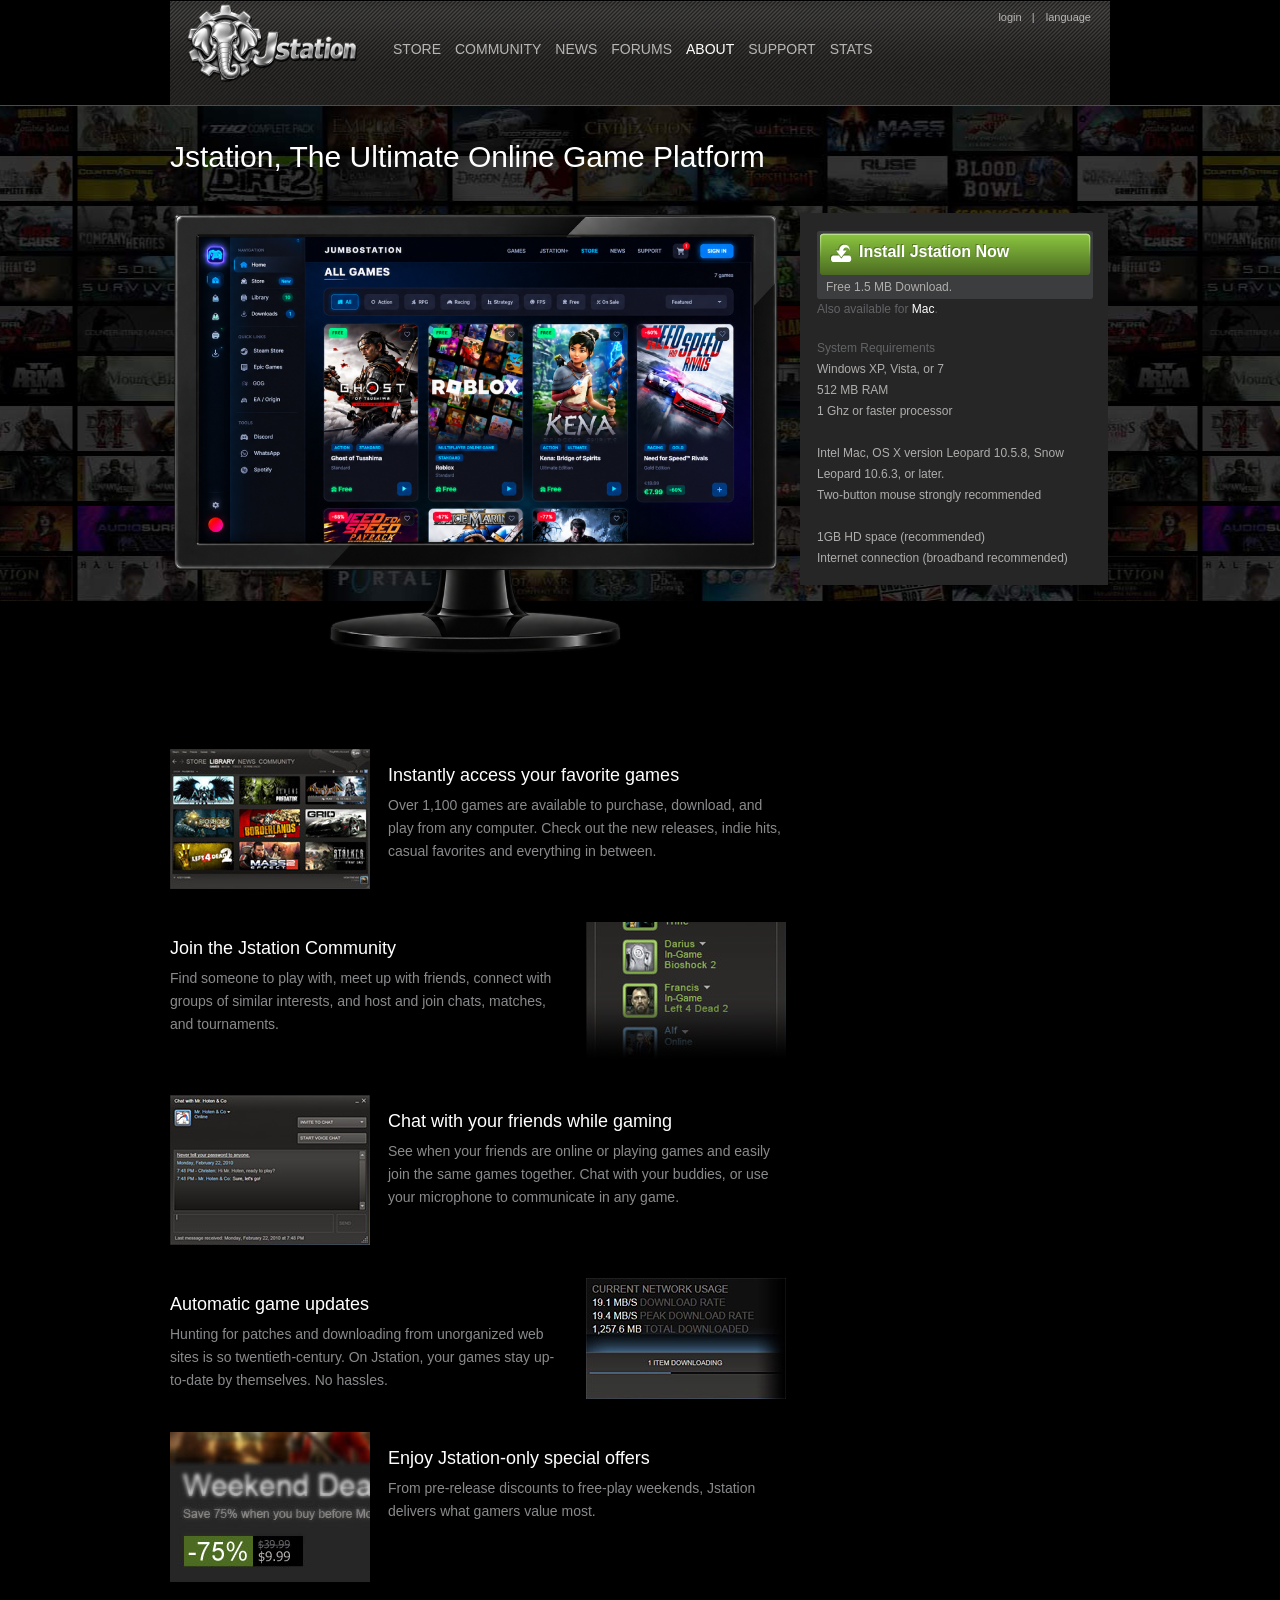
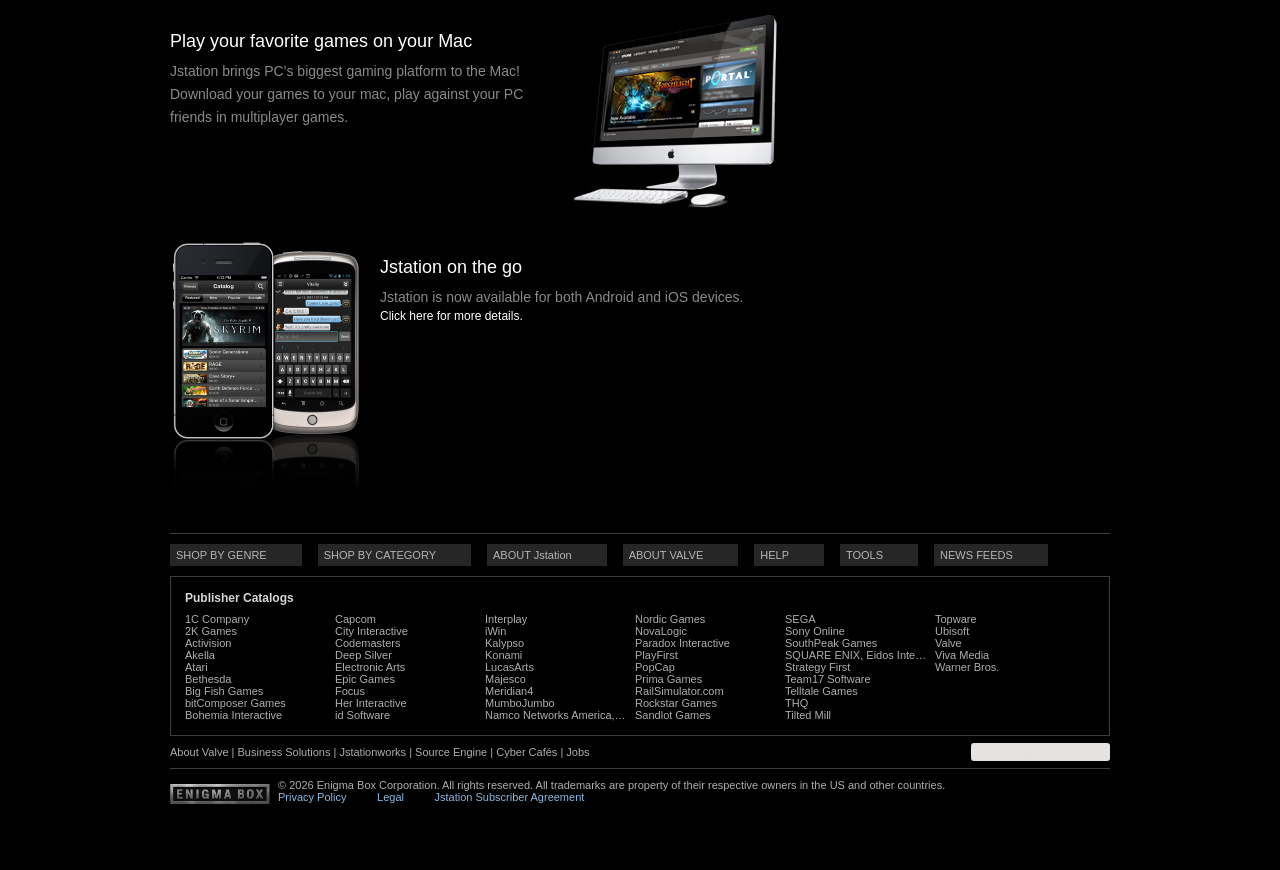
==== commit 9bd7a51d: "commit" ====
--- a/index.html
+++ b/index.html
@@ -666,8 +666,8 @@
 
 		<div class="rule" bis_skin_checked="1"></div>
 		<div id="footer_text" bis_skin_checked="1">
-			<div id="footer_logo" bis_skin_checked="1"><a href="#/www.valvesoftware.com/" target="_blank" bis_skin_checked="1"><img src="./app/logo_valve_footer.jpg" alt="Valve Software" border="0"></a></div>
-			<div bis_skin_checked="1">© 2012 Valve Corporation.  All rights reserved.  All trademarks are property of their respective owners in the US and other countries.</div>
+			<div id="footer_logo" bis_skin_checked="1"><a href="#/www.valvesoftware.com/" target="_blank" bis_skin_checked="1"><img src="./app/logo_valve_footer.png" alt="Valve Software" border="0"></a></div>
+			<div bis_skin_checked="1">© 2026 Enigma Box Corporation.  All rights reserved.  All trademarks are property of their respective owners in the US and other countries.</div>
 			<div class="valve_links" bis_skin_checked="1">
 			<a href="#/www.valvesoftware.com/privacy.htm" target="_blank" bis_skin_checked="1">Privacy Policy</a>
 			&nbsp;&nbsp;&nbsp;&nbsp;&nbsp;&nbsp;&nbsp;&nbsp;
@@ -683,4 +683,7 @@
 
 
 
-</body></html>
+</body>
+
+
+</html>
